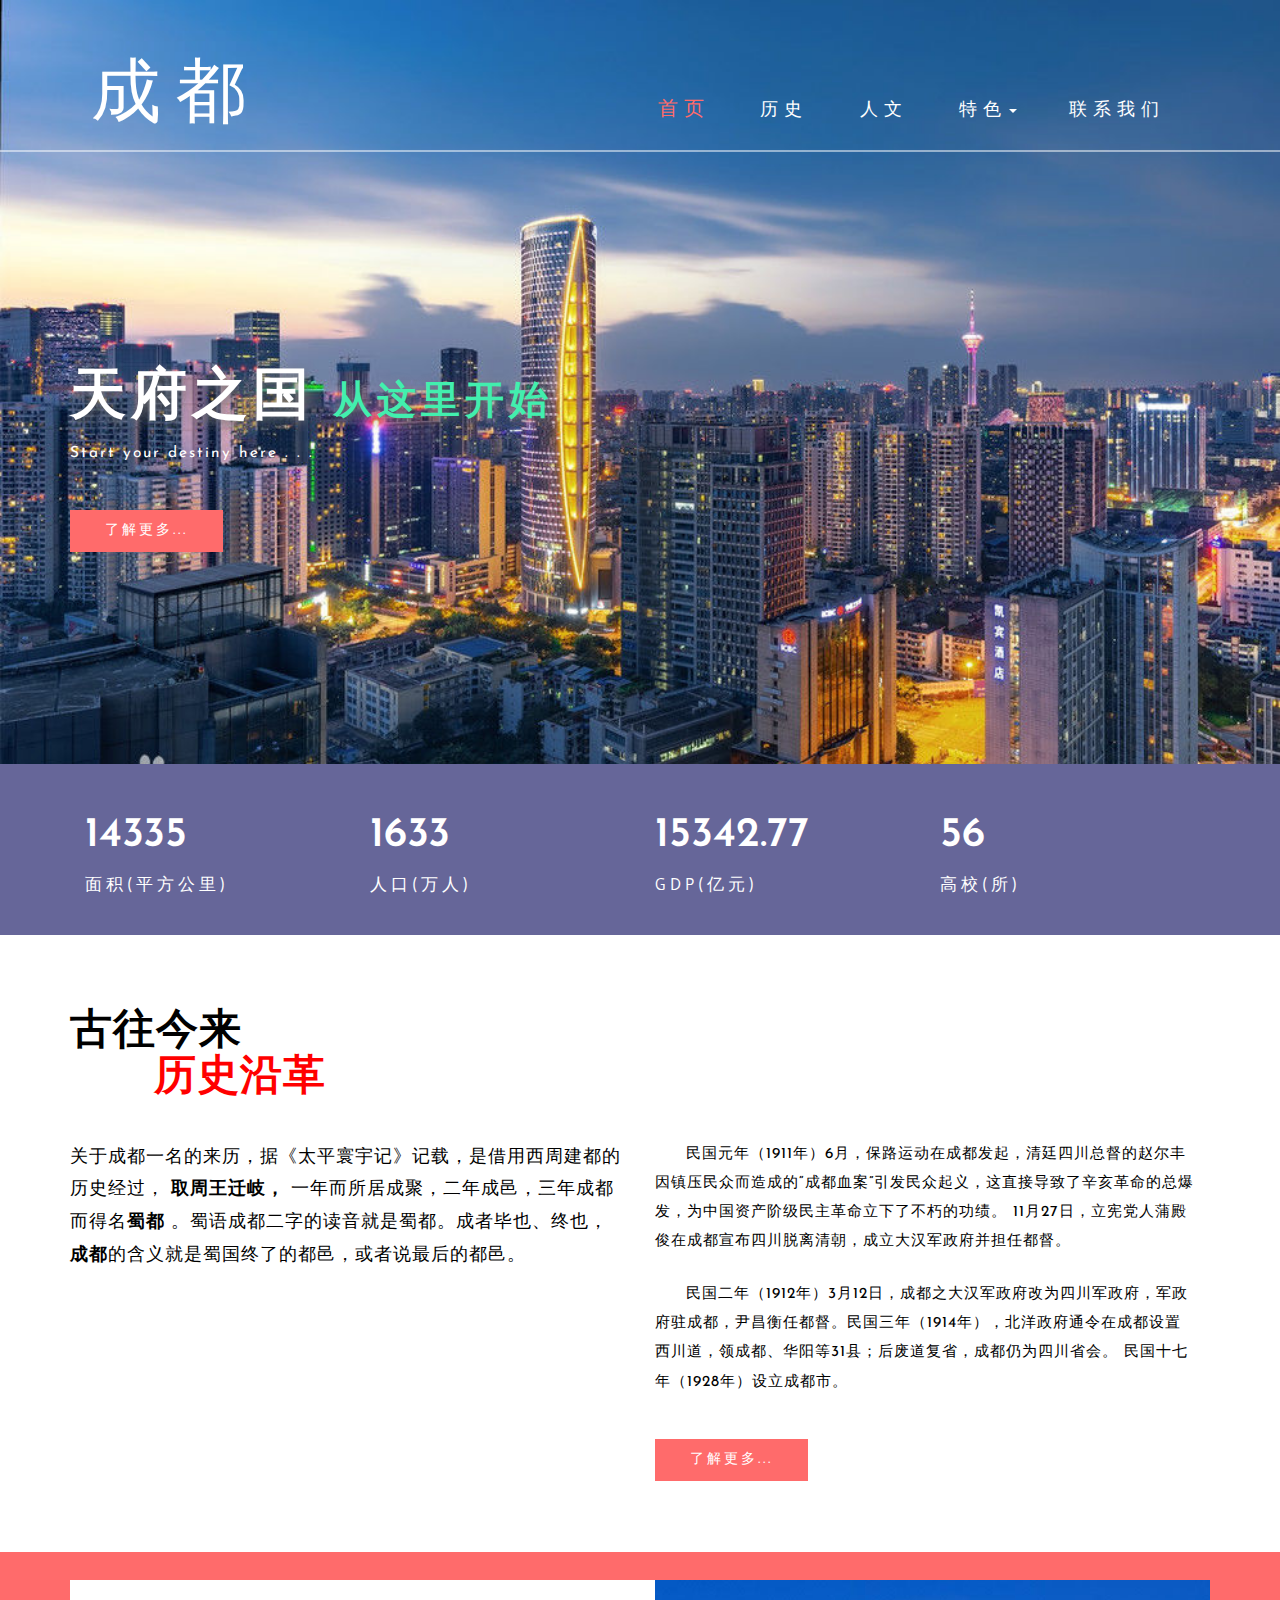
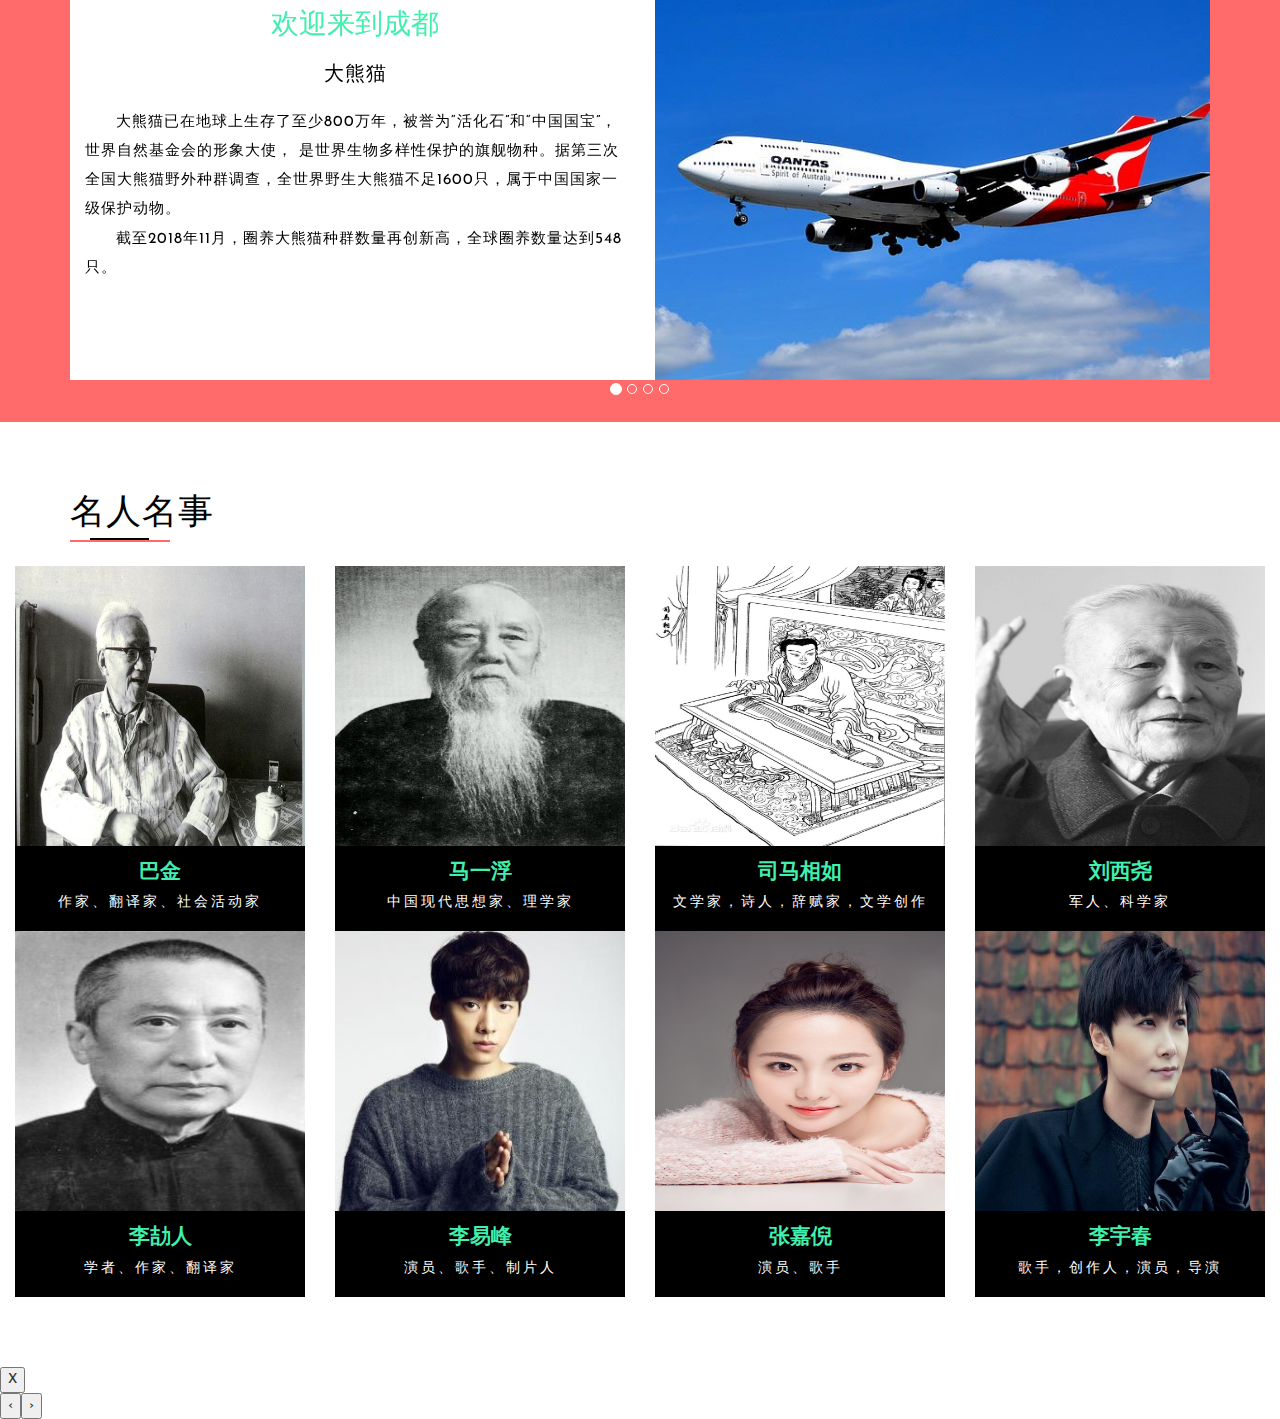
==== first_chengdu/index.html @ 1429e977 "first_chengdu" ====
<!DOCTYPE html>
<html lang="en">
<head>
    <meta charset="UTF-8">
    <meta name="viewport" content="width=device-width, initial-scale=1.0">
    <meta http-equiv="X-UA-Compatible" content="ie=edge">
    <script type="application/x-javascript">
        addEventListener("load", function () {
            setTimeout(hideURLbar, 0);
        }, false);
    
        function hideURLbar() {
            window.scrollTo(0, 1);
        }
    </script>
    
    <title>欢迎来到成都！</title>
	</title>
	<!-- Custom Theme files -->
	<link href="css/bootstrap.min.css" type="text/css" rel="stylesheet" media="all">
    <link href="css/style.css" type="text/css" rel="stylesheet" media="all">
    <link href="css/font-awesome.css" rel="stylesheet">
    <!-- //Custom Theme files -->
 <!-- web-fonts -->
<link href="http://fonts.googleapis.com/css?family=Josefin+Sans:100,100i,300,300i,400,400i,600,600i,700,700i&amp;subset=latin-ext"
	rel="stylesheet">
<link href="http://fonts.googleapis.com/css?family=Gudea:400,400i,700&amp;subset=latin-ext" rel="stylesheet">
<link href="http://fonts.googleapis.com/css?family=Marck+Script&amp;subset=cyrillic,latin-ext" rel="stylesheet">
<!-- //web-fonts -->  
</head>
<body>

<!-- banner -->
 <nav class="navbar navbar-default" role="navigation"> 
<div class="agileits-banner" role="navigation">
	<div class="bnr-agileinfo">
		<!-- navigation -->
		<div class="top-nav w3-agiletop">
            <!-- Brand and toggle get grouped for better mobile display -->
			<div class="container">
				<div class="navbar-header w3llogo">
					<button type="button" class="navbar-toggle" data-toggle="collapse" data-target="#bs-example-navbar-collapse-1">
					<span class="sr-only">切换</span>
					<span class="icon-bar"></span>
					<span class="icon-bar"></span>
					<span class="icon-bar"></span>
                </button>
                    <h1><a href="index.html"><span>成都</span></a></h1>
                      
				</div>
				<!-- Collect the nav links, forms, and other content for toggling -->
				<div class="collapse navbar-collapse" id="bs-example-navbar-collapse-1">
					<div class="w3menu navbar-right ">
						<ul class="nav navbar">
							<li><a href="index.html" class="active">首页</a></li>
							<li><a href="#about" class="scroll">历史</a></li>
							<li><a href="#gallery" class="scroll">人文</a></li>
							<li class="dropdown"><a href="#" class="dropdown-toggle" data-toggle="dropdown" role="button" aria-haspopup="true" aria-expanded="false"><span data-letters="Pages">特色</span><span class="caret"></span></a>
								<ul class="dropdown-menu">
									<li><a href="#team" class="scroll">景区</a></li>
                                    <li><a href="#testi" class="scroll">美食</a></li>
                                    <li><a href="#testi" class="scroll">民俗</a></li>
								</ul>
							</li>
							<li><a href="#contact" class="scroll">联系我们</a></li>
						</ul>
					</div>
					<div class="clearfix"> </div>
				</div>
			</div>
		</div>
		<!-- //navigation -->
		<!-- banner-text -->
		<div class="banner-w3text">
			<div class="container">
				<div class="w3l-agile">
					<h2>天府之国 <span> 从这里开始</span></h2>
					<div class="banner-pw3l">
						<p>Start your destiny here . . . </p>
					</div>
					<div class="w3lsmore">
						<a href="single.html" class="button-pipaluk button--inverted" data-toggle="modal" data-target="#myModal1"> 了解更多...</a>
					</div>
				</div>
			</div>
		</div>
		<!-- //banner-text -->
	</div>
</div>
</nav>
<!-- 模态框 Modal2 -->
<div class="modal face" id="myModal1" tabindex="-1" role="dialog" aria-labelledby="myModalLabel" aria-hidden="true">
	<div class="modal-dialog"> 
		<!-- Modal content 内容-->
		<div class="modal-content">
			<div class="modal-header"> 
				<button type="button" class="close" data-dismiss="modal">&times;</button>
				<h4>START</h4>
				<!-- responsive 响应的-->
				<img src="images/g1.jpg" alt=" " class="img-responsive"> 
				<h5>四川省省会——成都</h5>
				<p>成都位于四川盆地西部，成都平原腹地，境内地势平坦、河网纵横、物产丰富、农业发达，属亚热带季风性湿润气候，自古享有“天府之国”的美誉；作为全球重要的电子信息产业基地，高校56所，各类人才约389万人；世界500强企业285家。2018年，全市下辖20个区（市）县和高新区、天府新区成都直管区，面积14335平方公里，常住人口1633万人，GDP15342.77亿元。</p>
			</div>
		</div>
	</div>
</div>
<!-- //Modal2 -->
<!-- //banner -->
<!-- Stats 统计--> 
<div class="stats services news-w3layouts"> 
	<div class="container">
		<div class="stats-agileinfo agileits-w3layouts"> 
			<div class="col-xs-3 col-sm-3 stats-grid">
				<div class='numscroller numscroller-big-bottom' data-slno='1' data-min='0' data-max='14335' data-delay='.5' data-increment="50">14335</div>
				<h6>面积(平方公里)</h6>
			</div>
			<div class="col-xs-3 col-sm-3 stats-grid">
				<div class='numscroller numscroller-big-bottom' data-slno='1' data-min='0' data-max='1633' data-delay='8' data-increment="10">1633</div>
				<h6>人口(万人)</h6>
			</div>
			<div class="col-xs-3 col-sm-3 stats-grid">
				<div class='numscroller numscroller-big-bottom' data-slno='3' data-min='0' data-max='15342.77' data-delay='8' data-increment="50">15342.77</div>
				<h6>GDP(亿元)</h6>
			</div>
			<div class="col-xs-3 col-sm-3 stats-grid">
				<div class='numscroller numscroller-big-bottom' data-slno='1' data-min='0' data-max='56' data-delay='6' data-increment="1">56</div>
				<h6>高校(所)</h6>
			</div>
			<div class="clearfix"></div>
		</div> 
	</div>
</div>
<!-- //Stats -->
<!-- about -->
<div class="about w3layouts-agileinfo" id="about">
	<div class="container">
		<h3 class="about-titlew3">古往今来<span>历史沿革 </span></h3> 
		<div class="about-top w3-about">
			<div class="col-sm-6 about-right">
				<h5>关于成都一名的来历，据《太平寰宇记》记载，是借用西周建都的历史经过， <span>取周王迁岐，</span> 一年而所居成聚，二年成邑，三年成都而得名<span>蜀都</span> 
					。蜀语成都二字的读音就是蜀都。成者毕也、终也，<span>成都</span>的含义就是蜀国终了的都邑，或者说最后的都邑。 </h5>
			</div>
			<div class="col-sm-6 about-left">
				<p>民国元年（1911年）6月，保路运动在成都发起，清廷四川总督的赵尔丰因镇压民众而造成的“成都血案”引发民众起义，这直接导致了辛亥革命的总爆发，为中国资产阶级民主革命立下了不朽的功绩。
					11月27日，立宪党人蒲殿俊在成都宣布四川脱离清朝，成立大汉军政府并担任都督。</p>
				<p>民国二年（1912年）3月12日，成都之大汉军政府改为四川军政府，军政府驻成都，尹昌衡任都督。民国三年（1914年），北洋政府通令在成都设置西川道，领成都、华阳等31县；后废道复省，成都仍为四川省会。
					民国十七年（1928年）设立成都市。</p>
				<div class="w3lsmore">
					<a href="single.html" class="button-pipaluk button--inverted" data-toggle="modal" data-target="#myModal1">了解更多...</a>
				</div>
			</div>
			<div class="clearfix"> </div>
		</div>
	</div> 
</div>
<!-- middle -->
<div class="carousel slide" id="myCarousel" data-ride="carousel" data-interval="2000">
<div class="middle-w3">
	<div class="container">
		<div class="about-right-w3-agileits">
			<div class="callbacks_container">
				<ul class="carousel-indicators rslides" id="slider3">
					<li data-target="#myCarousel" data-slide-to="0" class="active">
						
					</li>
					<li data-target="#myCarousel" data-slide-to="1">
			
					</li>
					<li data-target="#myCarousel" data-slide-to="2">
	
					</li>
					<li data-target="#myCarousel" data-slide-to="3">

					</li>
				</ul>
				<!-- 轮播（Carousel）项目 -->
				<div class="carousel-inner slide-w3"> 
					<div class="item active">
						<div class="col-md-6 about-left-w3-agile">
							<h6>欢迎来到成都</h6>
							<h3>大熊猫</h3>
							<p class="slider-w3-agile">大熊猫已在地球上生存了至少800万年，被誉为“活化石”和“中国国宝”，世界自然基金会的形象大使，
								是世界生物多样性保护的旗舰物种。据第三次全国大熊猫野外种群调查，全世界野生大熊猫不足1600只，属于中国国家一级保护动物。
							</p>
							<p class="slider-w3-agile">
									截至2018年11月，圈养大熊猫种群数量再创新高，全球圈养数量达到548只。
							</p>
						</div>
						<div class="col-md-6 banner-text1">
							<img src="images/slider1.jpg" alt=" ">
						</div>
						<div class="clearfix"> </div> 
					</div>
					<div class="item">
					 	<div class="col-md-6 about-left-w3-agile">
							<h6>欢迎来到成都</h6>
							<h3>蜀绣</h3>
							<p class="slider-w3-agile">蜀绣又名“川绣”，与苏绣、湘绣、粤绣齐名，为中国四大名绣之一，是在丝绸或其他织物上采用蚕丝线绣出花纹图案的中国传统工艺。
								作为中国刺绣传承时间最长的绣种之一，蜀绣以其明丽清秀的色彩和精湛细腻的针法形成了自身的独特韵味，丰富程度居四大名绣之首。
							</p>
							<p class="slider-w3-agile">蜀绣历史悠久，最早可上溯到三星堆文明，东晋以来与蜀锦并称“蜀中瑰宝”。蜀绣以软缎、彩丝为主要原料，
								针法包括12大类122种。具有针法严谨、针脚平齐、变化丰富、形象生动、富有立体感等特点。
							</p>
						</div>
						<div class="col-md-6 banner-text1">
								<img src="images/slider2.jpg" alt=" ">
						</div>
						<div class="clearfix"> </div>
					</div>
					<div class="item">
						<div class="col-md-6 about-left-w3-agile">
							<h6>欢迎来到成都</h6>
							<h3>川剧变脸</h3>
							<p class="slider-w3-agile">川剧脸谱，是川剧表演艺术中重要的组成部分，是历代川剧艺人共同创造并传承下来的艺术瑰宝，1987年，文化部正式出文，
								将川剧变脸艺术列为国家二级机密，这也是中国戏剧界唯一一项国家机密。
							</p>
							<p class="slider-w3-agile">川剧变脸是川剧表演的特技之一，用于揭示剧中人物的内心及思想感情的变化，即把不可见、
								不可感的抽象的情绪和心理状态变成可见、可感的具体形象——脸谱。
							</p>
						</div>
						<div class="col-md-6 banner-text1">
								<img src="images/slider3.jpg" alt=" ">
						</div>
						<div class="clearfix"> </div>
					</div>
					<div class="item">
						<div class="col-md-6 about-left-w3-agile">
							<h6>欢迎来到成都</h6>
							<h3>湖广填四川</h3>
							<p class="slider-w3-agile">湖广填四川，是指发生在清朝的一次大规模的移民。据说，有湖北、江西、福建、广西等十几个省份
								的居民也在移民行列之中。元末明初和明末清初，四川经过战乱，导致人口急剧减少。
							</p>
							<p class="slider-w3-agile">因此从中央到地方各级官府采取了一系列措施吸引外地移民，其中以湖广行省人口最多。
								以成都为例，清末《成都通览》曾描述“现今之成都人，原籍皆外省人”。
							</p>
						</div>
						<div class="col-md-6 banner-text1">
								<img src="images/slider4.jpg" alt=" ">
						</div>
						<div class="clearfix"> </div>
					</div>
				</div>
				<!-- 轮播（Carousel）导航 -->
				<a class="left carousel-control" href="#myCarousel" role="button" data-slide="prev">
					<span class="gl-left" aria-hidden="true">   </span> 
					<span class="sr-only">Previous</span>
				</a>
				<a class="right carousel-control" href="#myCarousel" role="button" data-slide="next">
					<span class="gl-right" aria-hidden="true"></span>
					<span class="sr-only">Next</span>
				</a>
			</div>
		</div>
		<div class="clearfix"> </div>
	</div>
</div>
</div>
<!-- //middle -->
<!-- Gallery -->
<div class="gallery " id="gallery"> 
	<div class="container">
		<h3 class="title-w3-agile">名人名事</h3> 
	</div>
	
	<div class="agileinfo-gallery-row"> 
		<div class="col-md-3 col-sm-3 col-xs-6 w3gallery-grids"> 
			<a href="images/g1.jpg" class="imghvr-hinge-right figure">
				<img src="images/g1.jpg" alt="" title="巴金"/> 
				<div class="agile-figcaption">
					<h4>巴金</h4>
					<p>作家、翻译家、社会活动家</p>
				</div>
			</a>
		</div>
		<div class="col-md-3 col-sm-3 col-xs-6 w3gallery-grids">
			<a href="images/g2.jpg" class="imghvr-hinge-right figure">
				<img src="images/g2.jpg" alt="" title="马一浮"/> 
				<div class="agile-figcaption">
					<h4>马一浮</h4>
					<p>中国现代思想家、理学家</p>
				</div>
			</a>
		</div>
		<div class="col-md-3 col-sm-3 col-xs-6 w3gallery-grids">
			<a href="images/g3.jpg" class="imghvr-hinge-right figure">
				<img src="images/g3.jpg" alt="" title="司马相如"/> 
				<div class="agile-figcaption">
					<h4>司马相如</h4>
				<p>文学家，诗人，辞赋家，文学创作</p>
				</div>
			</a>
		</div>
		<div class="col-md-3 col-sm-3 col-xs-6 w3gallery-grids">
			<a href="images/g4.jpg" class="imghvr-hinge-right figure">
				<img src="images/g4.jpg" alt="" title="刘西尧"/> 
				<div class="agile-figcaption">
					<h4>刘西尧</h4>
				<p>军人、科学家</p>
				</div>
			</a>
		</div>
		<div class="col-md-3 col-sm-3 col-xs-6 w3gallery-grids">
			<a href="images/g5.jpg" class="imghvr-hinge-right figure">
				<img src="images/g5.jpg" alt="" title="李劼人"/> 
				<div class="agile-figcaption">
					<h4>李劼人</h4>
				<p>学者、作家、翻译家</p>
				</div>
			</a>
		</div>
		<div class="col-md-3 col-sm-3 col-xs-6 w3gallery-grids">
			<a href="images/g6.jpg" class="imghvr-hinge-right figure">
				<img src="images/g6.jpg" alt="" title="李易峰"/> 
				<div class="agile-figcaption">
					<h4>李易峰</h4>
				<p>演员、歌手、制片人</p>
				</div>
			</a>
		</div>
		<div class="col-md-3 col-sm-3 col-xs-6 w3gallery-grids">
			<a href="images/g7.jpg" class="imghvr-hinge-right figure">
				<img src="images/g7.jpg" alt="" title="张嘉倪"/> 
				<div class="agile-figcaption">
					<h4>张嘉倪</h4>
				<p>演员、歌手</p>
				</div>
			</a>
		</div>
		<div class="col-md-3 col-sm-3 col-xs-6 w3gallery-grids">
			<a href="images/g8.jpg" class="imghvr-hinge-right figure">
				<img src="images/g8.jpg" alt="" title="李宇春"/> 
				<div class="agile-figcaption">
					<h4>李宇春</h4>
				<p>歌手，创作人，演员，导演</p>
				</div>
			</a>
		</div>
		<div class="clearfix"> </div>
	</div>
</div>




<script  src="js/jquery-3.3.1.min.js"></script>

<script type="text/javascript" src="js/numscroller-1.0.js"></script>
<!-- //Progressive-Effects-Animation-JavaScript -->
<script type="text/javascript" src="js/simple-lightbox.min.js"></script>
<script>
	$(function () {
		var gallery = $('.agileinfo-gallery-row').simpleLightbox({
			navText: ['&lsaquo;', '&rsaquo;']
		});
	});
</script>
<link href='css/simplelightbox.min.css' rel='stylesheet' type='text/css'>

<script type="text/javascript" src="js/bootstrap.js"> </script>
</body>
</html>
---- first_chengdu/css/style.css ----
body{
    margin:0;
    font-family: 'Josefin Sans', sans-serif;
    background: #fff; 
}
body a{
	transition: 0.5s all;
	-webkit-transition: 0.5s all;
	-moz-transition: 0.5s all;
	-o-transition: 0.5s all;
	-ms-transition: 0.5s all;
	text-decoration:none;
	outline:none;
}
h1,h2,h3,h4,h5,h6{
	margin:0;
	padding:0;
	font-family: 'Gudea', sans-serif;
}
p{
	margin:0;
	font-size:1em;
	line-height:1.9em;
	color:#ff0;
	letter-spacing:1px;
}
ul,label{
	margin:0;
    padding:0;
    list-style: none;
}
body a:hover,body a:focus{
	text-decoration:none;
    outline: none;
}
/*-- banner --*/
.agileits-banner{
    background:url("../images/2.jpg") no-repeat center 0px;
    -webkit-background-size:cover;
	background-size:cover;
	-moz-background-size:cover;
	position: relative; 
}
/*-- logo --*/ 
.w3llogo h1 {
    font-size: 5em;
    color: rgb(163, 22, 22);
    position: relative;
    letter-spacing: 15px;
    margin-top: 8%;
    padding: 0.3em;
}
.w3llogo h1 a{
    color: #fff;
}
/*-- //logo --*/
.tlinks{text-indent:-9999px;height:0;line-height:0;font-size:0;overflow:hidden;}
/*-- top-nav --*/
.w3menu.navbar-left {
    margin-left: 12em;
}
.top-nav {
    z-index: 999;
    padding: 1em 0 0;
    border-bottom: 2px solid rgba(255, 255, 255, 0.5);
}
nav.navbar.navbar-default {
    background-color: inherit;
    border: none;
    margin: 0;
}
ul.nav.navbar {
    text-align: center;
    margin: 1.8em 0 0;
    min-height: inherit; 
}
.top-nav ul li {
    margin: 0 1.7em;
    display: inline-block;
    right:1%;
    margin-top:10.4%;
    text-align:center;
}

/* Effect 11: text fill based on Lea Verou's animation http://dabblet.com/gist/6046779 基于LeVelouo动画的HTTP://DabBLET.COM/GIST的文本填充 */
.top-nav ul li a {
    letter-spacing: 6px;
    font-size: 1.3em;
    color: #fff;
    position: relative;
    padding: 0;
    display: inline-block;
}
.nav > li > a:hover, .nav > li > a:focus {
    background: none;
} /*--没有背景图片--*/
.top-nav ul li a:hover, .top-nav ul li .active{
    color: #ff6b6b;
	-webkit-transform: scale(1.1);
	-moz-transform: scale(1.1);
	-o-transform: scale(1.1);
	-ms-transform: scale(1.1);
	transform: scale(1.1);
}
.top-nav .open > .dropdown-menu {
    display: block;
    background: rgba(0, 0, 0, 0.55);
    margin-top: 1.3em;
    left: -73%;
}
.top-nav .open > .dropdown-menu li {
    margin: 0;
	display: block;
	overflow:hidden;
}
.top-nav .open > .dropdown-menu li a {
    display: block;
    color: #fff;
    font-size: 1.3em;
    padding: 0.5em 1em;
    text-align: center;
    letter-spacing: 2px;
}
.top-nav .nav .open > a, .nav .open > a:hover, .nav .open > a:focus {
    color:#FF5722;
    border: none;
    background: none;
}
.top-nav .dropdown-menu > li > a:hover, .dropdown-menu > li > a:focus{
	color: #FF5722;
	background-color:transparent;
	text-decoration:none;
}
.navbar-right { 
    margin-right: 0;
}
/*-- //top-nav --*/
/*-- banner-text --*/  
.banner-w3text{
	padding: 15.08em 0;
	text-align: left;
}
.w3l-agile h2 {
	color:#fff;
	font-size: 4em;
	letter-spacing: 5px;
	font-weight: 600;
	text-shadow: 1px 4px 11px rgb(113, 111, 111);
}
.w3l-agile h2 span {
	color: #42efae;
	font-size: 0.7em;
}
.banner-pw3l {
	margin-top: 1em;
}
.banner-pw3l p {
	color: #fff;
	font-size: 1.1em;
	letter-spacing: 2px;
}
.w3lsmore {
	margin-top: 3em;
	padding-bottom: 1px;
}
.w3lsmore a {
	font-size: 1em;
    color: #fff;
    letter-spacing: 3px;
    padding: .8em 2.5em;
    margin: 0 auto;     /*--水平居中--*/
    position: relative;
    z-index: 1;
    text-decoration: none;
    display: inline-block;
    -moz-osx-font-smoothing: grayscale; /*--字体更加清晰--*/
    -webkit-backface-visibility: hidden;
    backface-visibility: hidden;
    -moz-backface-visibility:hidden;
    -ms-backface-visibility: hidden;
}
/* Pipaluk */
.button-pipaluk::before , .button-pipaluk::after {
	content: ' ';
	position: absolute;
	top: 0;
	left: 0;
	width: 100%;
	height: 100%;
	z-index: -1;
	transition: transform 0.5s, background-color 0.5s;
	-webkit-transition: transform 0.5s, background-color 0.5s;
	-moz-transition: transform 0.5s, background-color 0.5s;
	transition-timing-function: cubic-bezier(0.25, 0, 0.3, 1);
	-webkit-transition-timing-function: cubic-bezier(0.25, 0, 0.3, 1);
	-moz-transition-timing-function: cubic-bezier(0.25, 0, 0.3, 1);
}
.button-pipaluk::before {
	border: 2px solid #ff6b6b;
}
.button-pipaluk.button--inverted::after {
	background: #ff6b6b;
}
.button-pipaluk:hover::before {
	transform: scale3d(1, 1, 1);
	-webkit-transform: scale3d(1, 1, 1);
	-moz-transform: scale3d(1, 1, 1);
	-o-transform: scale3d(1, 1, 1);
	-ms-transform: scale3d(1, 1, 1);
}
.button-pipaluk::before,
.button-pipaluk:hover::after {
	transform: scale3d(0.7, 0.6, 1);
	-webkit-transform: scale3d(0.7, 0.6, 1);
	-moz-transform: scale3d(0.7, 0.6, 1);
	-o-transform: scale3d(0.7, 0.6, 1);
	-ms-transform: scale3d(0.7, 0.6, 1);
}
/*--modal--*/
.modal-content  img {
	width:100%;
}
.modal-content h4 {
	color: #000;
	text-align: center;
	font-size: 26px;
	margin-bottom: .5em;
	text-transform: uppercase;
}
.modal-content h5 {
	color: #ff6b6b;
	padding-top: 15px;
	font-size: 21px;
}
.modal-content p {
	padding-top:10px;
	color: #000;
	text-indent: 2em;
}
.modal-header {
	padding: 30px;
}
/*--//modal--*/
/*-- //banner-text --*/
/*-- stats --*/ 
.stats {
    background: #669;
    padding: 3em 0;
}
.stats-agileinfo {
	text-align: left;
}
.stats-agileinfo h6 {
	color: #fff;
	font-size: 1.2em;
	letter-spacing: 4px;
	margin: .5em 0 0;
}
.numscroller {
	font-size: 3em;
	font-weight: 600;
	color: #fff;
}
/*-- //stats --*/
/*-- about --*/
.about, .middle-w3l, .gallery, .team, .testimonials, .contact {
	padding: 5em 0;
}
h3.about-titlew3 {
	color: #000;
	font-size: 3em;
	letter-spacing: 1px;
	font-weight: 600;
	margin-bottom: 1em;
}
h3.about-titlew3 span {
	display: block;
	color: red;
	text-indent: 2em;
}
.about-right {
	padding: 0 1em 0 0;
}
.about-right h5 {
	color:#000;
	font-size: 1.3em;
	letter-spacing: 1px;
	line-height: 1.8;
}
.about-right h5 span {
	font-weight: 700;
}
h3.agile-title {
    color: #111;
    font-size: 3.3em;
    text-transform: uppercase;
    margin-bottom: 1.5em;
	text-align: left;
	position:relative;
}
h3.agile-title::before {
	content: " ";
	background: #47cf73;
	position: absolute;
	width: 6%;
	height: 2px;
	top: 115%;
}
.about-left p {
	font-size: 1.1em;
	color: #000;
	margin: 0 0 1.5em;
	text-indent: 2em;
}
/*-- //about --*/
/*-- middle --*/
.middle-w3 {
	background: #ff6b6b;
}
.about-right-w3-agileits {
	background: #fff;
	margin: 2em 0 3em ;
	text-align: center;
}
.about-left-w3-agile h6 {
	margin-top: 1em;
	font-size: 2em;
	color: #42efae;
}
.about-left-w3-agile h3 {
	font-size: 1.4em;
	letter-spacing: 1px;
	color: #000;
	margin: 1.2em 0;
}
.slider-w3-agile {
	color: #000;
	font-size: 1.1em;
	text-indent: 2em;
	letter-spacing: 1px;
	text-align: left;
}
.about-right-w3-agileits img {
	height: 400px;
	width: 600px;
}
/*-- slider --*/
.slide-w3{
	height: 400px;
}
.left{
text-shadow:none;
}
.carousel-control.right, .carousel-control.left{
background-image: none;
}
/*-- //slider --*/
/*-- //middle --*/
/*-- gallery --*/
 h3.title-w3-agile {
	color: #000;
    font-size: 2.5em;
    letter-spacing: 1px;
    text-align: left;
    position: relative;
    margin-bottom: 1em;
}
h3.title-w3-agile:before {
    content: "";
    width: 59px;
    height: 2px;
    display: block;
    background: #000;
    position: absolute;
    left: 20px;
	bottom: -9px;
	z-index: 2;
}
h3.title-w3-agile:after {
    content: "";
    width: 100px;
    height: 2px;
    display: block;
    background: #ff6b6b;
    position: absolute;
	top: 48px;
	z-index: 2;
}
.w3gallery-grids img {
	width: 500px;
	height: 280px;
}
/*-- imghvr-hinge --*/
.agile-figcaption {
	background: #000;
	text-align: center;
	padding: 1em 0;
	transition: .5s all;
	-webkit-transition: .5s all;
	-moz-transition: .5s all;
}
.agile-figcaption:hover {
	background: #ff6b6b;
	transition: .5s all;
	-webkit-transition: .5s all;
	-moz-transition: .5s all;
}
[class^='imghvr'] >img,
[class*='imghvr-'] > img {
	vertical-align: top; /*-- 设置元素垂直对齐方式 --*/
	max-width: 100%;
	display: block;
}
[class^='imghvr'] .agile-figcaption h4 {
	font-size: 1.5em;
	margin-bottom: 0.3em;
	font-weight: 600;
	color: #42efae;	
}
[class^='imghvr-'] .agile-figcaption p{
	color: #fff;
	line-height: 2em;
	letter-spacing: 3px;
}
[class^='imghvr-'] a,
[class*=' imghvr-'] a {
	position: absolute;
	top: 0;
	bottom: 0;
	right: 0;
	left: 0;
	z-index: 1;
}
/*-- //gallery --*/
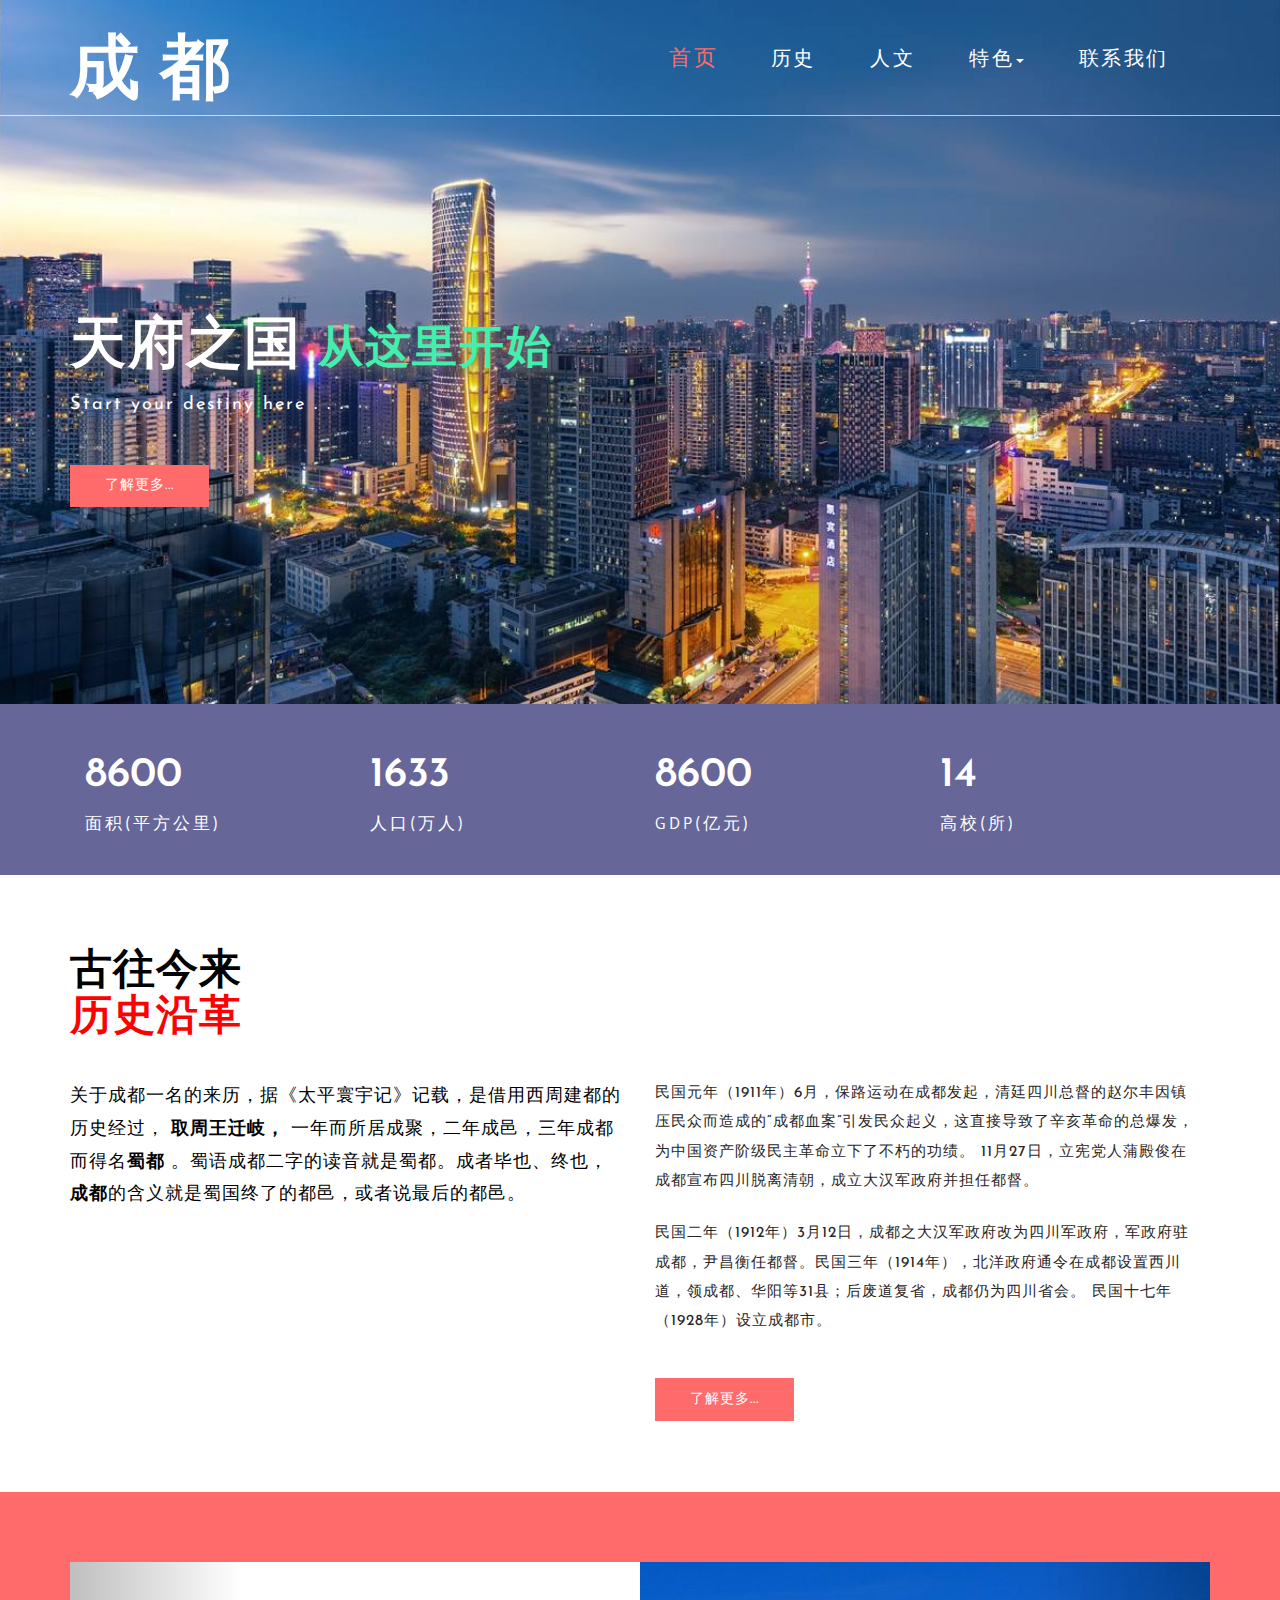
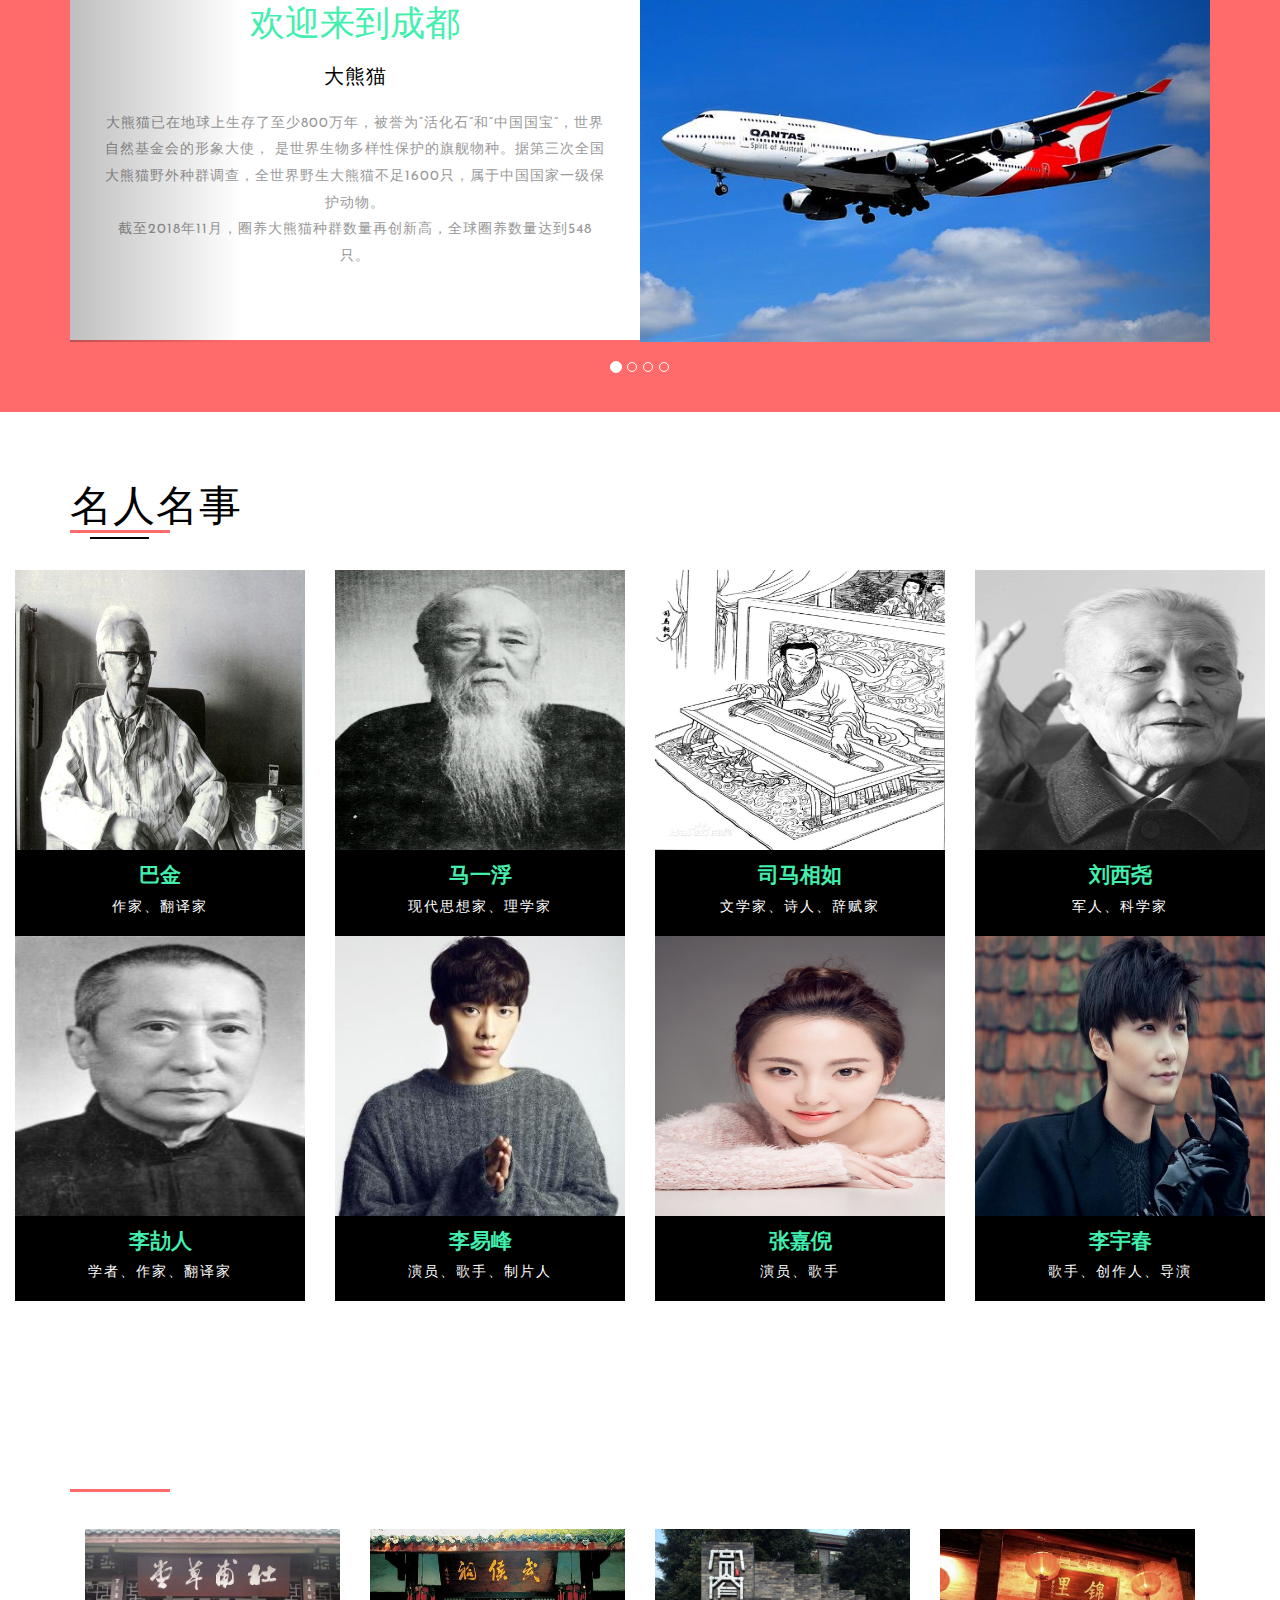
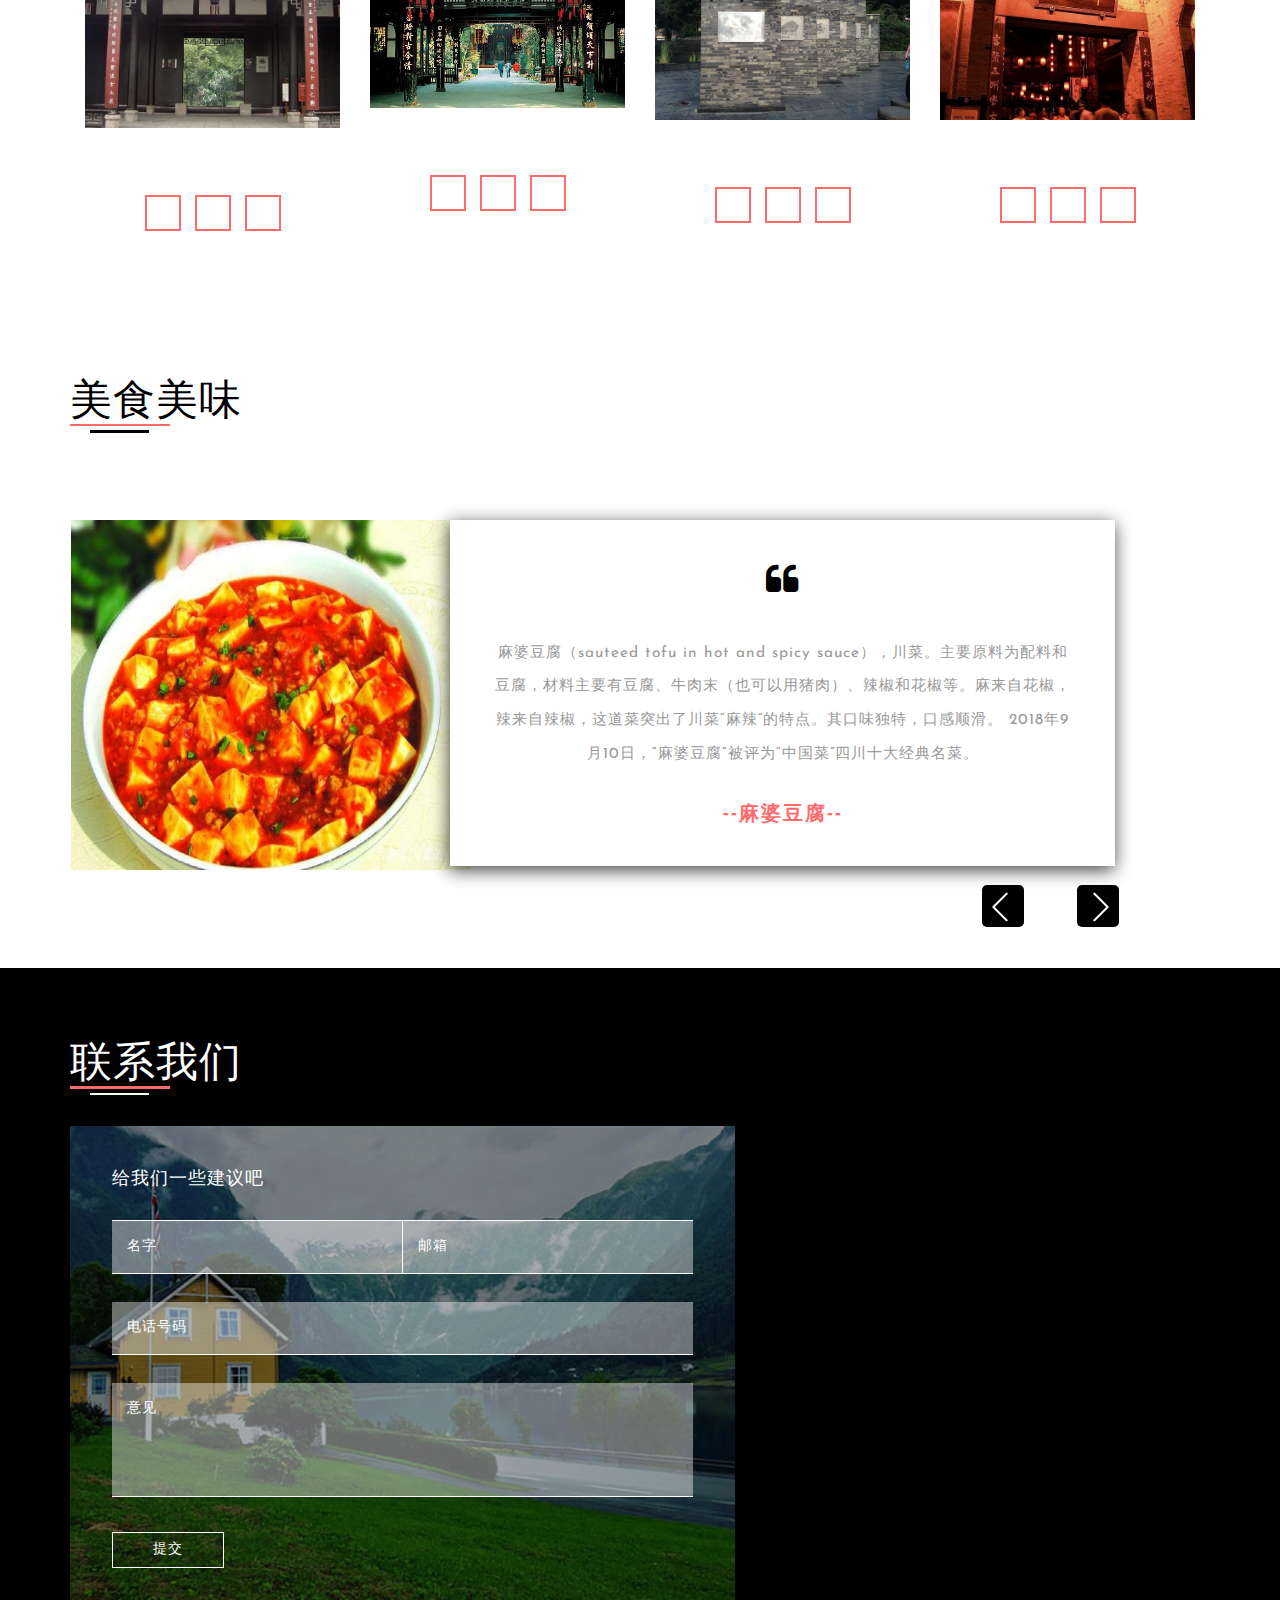
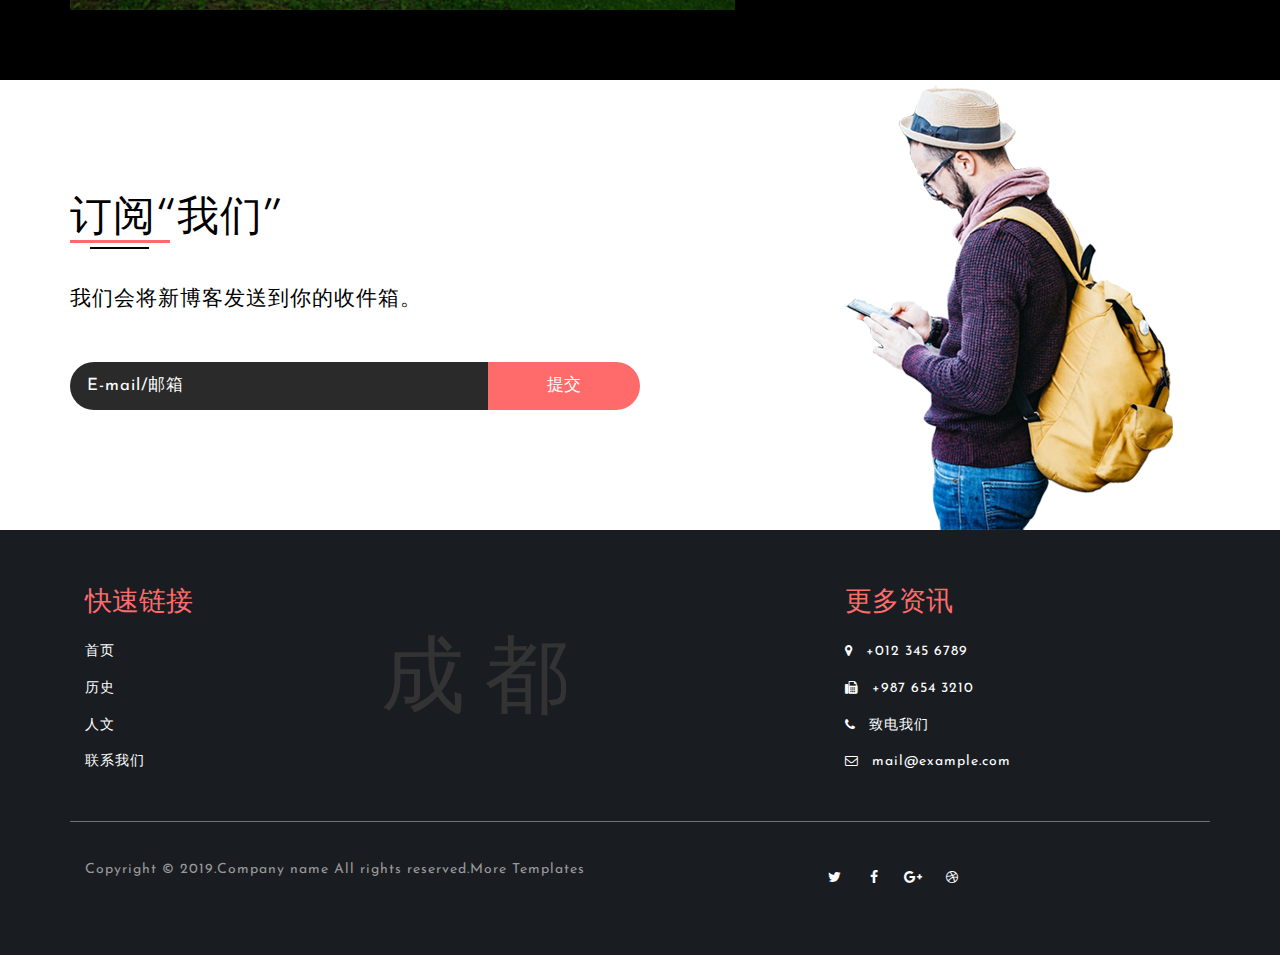
==== commit a3d26d59: "基本完成静态页面" ====
--- a/first_chengdu/index.html
+++ b/first_chengdu/index.html
@@ -2,7 +2,7 @@
 <html lang="en">
 <head>
     <meta charset="UTF-8">
-    <meta name="viewport" content="width=device-width, initial-scale=1.0">
+    <meta name="viewport" content="width=device-width, initial-scale=1.0 ,maximum-scale=1.0,user-scalable=no">
     <meta http-equiv="X-UA-Compatible" content="ie=edge">
     <script type="application/x-javascript">
         addEventListener("load", function () {
@@ -19,7 +19,7 @@
 	<!-- Custom Theme files -->
 	<link href="css/bootstrap.min.css" type="text/css" rel="stylesheet" media="all">
     <link href="css/style.css" type="text/css" rel="stylesheet" media="all">
-    <link href="css/font-awesome.css" rel="stylesheet">
+    <link href="css/font-awesome.css" rel="stylesheet" type="text/css">
     <!-- //Custom Theme files -->
  <!-- web-fonts -->
 <link href="http://fonts.googleapis.com/css?family=Josefin+Sans:100,100i,300,300i,400,400i,600,600i,700,700i&amp;subset=latin-ext"
@@ -31,7 +31,7 @@
 <body>
 
 <!-- banner -->
- <nav class="navbar navbar-default" role="navigation"> 
+ <nav class="nav navbar navbar-default" role="navigation"> 
 <div class="agileits-banner" role="navigation">
 	<div class="bnr-agileinfo">
 		<!-- navigation -->
@@ -59,7 +59,6 @@
 								<ul class="dropdown-menu">
 									<li><a href="#team" class="scroll">景区</a></li>
                                     <li><a href="#testi" class="scroll">美食</a></li>
-                                    <li><a href="#testi" class="scroll">民俗</a></li>
 								</ul>
 							</li>
 							<li><a href="#contact" class="scroll">联系我们</a></li>
@@ -97,7 +96,7 @@
 				<button type="button" class="close" data-dismiss="modal">&times;</button>
 				<h4>START</h4>
 				<!-- responsive 响应的-->
-				<img src="images/g1.jpg" alt=" " class="img-responsive"> 
+				<img src="images/t3.jpg" alt=" " class="img-responsive"> 
 				<h5>四川省省会——成都</h5>
 				<p>成都位于四川盆地西部，成都平原腹地，境内地势平坦、河网纵横、物产丰富、农业发达，属亚热带季风性湿润气候，自古享有“天府之国”的美誉；作为全球重要的电子信息产业基地，高校56所，各类人才约389万人；世界500强企业285家。2018年，全市下辖20个区（市）县和高新区、天府新区成都直管区，面积14335平方公里，常住人口1633万人，GDP15342.77亿元。</p>
 			</div>
@@ -123,7 +122,7 @@
 				<h6>GDP(亿元)</h6>
 			</div>
 			<div class="col-xs-3 col-sm-3 stats-grid">
-				<div class='numscroller numscroller-big-bottom' data-slno='1' data-min='0' data-max='56' data-delay='6' data-increment="1">56</div>
+				<div class='numscroller numscroller-big-bottom' data-slno='1' data-min='0' data-max='56' data-delay='6' data-increment="2">56</div>
 				<h6>高校(所)</h6>
 			</div>
 			<div class="clearfix"></div>
@@ -155,11 +154,11 @@
 </div>
 <!-- middle -->
 <div class="carousel slide" id="myCarousel" data-ride="carousel" data-interval="2000">
-<div class="middle-w3">
+<div class="middle-w3l">
 	<div class="container">
 		<div class="about-right-w3-agileits">
 			<div class="callbacks_container">
-				<ul class="carousel-indicators rslides" id="slider3">
+				<ul class="carousel-indicators slider1">
 					<li data-target="#myCarousel" data-slide-to="0" class="active">
 						
 					</li>
@@ -198,7 +197,7 @@
 							<p class="slider-w3-agile">蜀绣又名“川绣”，与苏绣、湘绣、粤绣齐名，为中国四大名绣之一，是在丝绸或其他织物上采用蚕丝线绣出花纹图案的中国传统工艺。
 								作为中国刺绣传承时间最长的绣种之一，蜀绣以其明丽清秀的色彩和精湛细腻的针法形成了自身的独特韵味，丰富程度居四大名绣之首。
 							</p>
-							<p class="slider-w3-agile">蜀绣历史悠久，最早可上溯到三星堆文明，东晋以来与蜀锦并称“蜀中瑰宝”。蜀绣以软缎、彩丝为主要原料，
+							<p class="slider-w3-agile">蜀绣以软缎、彩丝为主要原料，
 								针法包括12大类122种。具有针法严谨、针脚平齐、变化丰富、形象生动、富有立体感等特点。
 							</p>
 						</div>
@@ -264,35 +263,35 @@
 	
 	<div class="agileinfo-gallery-row"> 
 		<div class="col-md-3 col-sm-3 col-xs-6 w3gallery-grids"> 
-			<a href="images/g1.jpg" class="imghvr-hinge-right figure">
-				<img src="images/g1.jpg" alt="" title="巴金"/> 
-				<div class="agile-figcaption">
+			<a href="images/g1.jpg" class="imghvr-hinge-right figure " data-lightbox="example-set" data-title="巴金 ，作家、翻译家">
+				<img src="images/g1.jpg" alt="" title="巴金" class="example-image" /> 
+				<div class="agile-figcaption example-image">
 					<h4>巴金</h4>
-					<p>作家、翻译家、社会活动家</p>
-				</div>
-			</a>
-		</div>
-		<div class="col-md-3 col-sm-3 col-xs-6 w3gallery-grids">
-			<a href="images/g2.jpg" class="imghvr-hinge-right figure">
-				<img src="images/g2.jpg" alt="" title="马一浮"/> 
+					<p>作家、翻译家</p>
+				</div>
+			</a>
+		</div>
+		<div class="col-md-3 col-sm-3 col-xs-6 w3gallery-grids ">
+			<a href="images/g2.jpg" class="imghvr-hinge-right figure " data-lightbox="example-set">
+				<img src="images/g2.jpg" alt="" title="马一浮" class="example-image" /> 
 				<div class="agile-figcaption">
 					<h4>马一浮</h4>
-					<p>中国现代思想家、理学家</p>
+					<p>现代思想家、理学家</p>
 				</div>
 			</a>
 		</div>
 		<div class="col-md-3 col-sm-3 col-xs-6 w3gallery-grids">
-			<a href="images/g3.jpg" class="imghvr-hinge-right figure">
-				<img src="images/g3.jpg" alt="" title="司马相如"/> 
+			<a href="images/g3.jpg" class="imghvr-hinge-right figure " data-lightbox="example-set">
+				<img src="images/g3.jpg" alt="" title="司马相如" class="example-image" /> 
 				<div class="agile-figcaption">
 					<h4>司马相如</h4>
-				<p>文学家，诗人，辞赋家，文学创作</p>
+				<p>文学家、诗人、辞赋家</p>
 				</div>
 			</a>
 		</div>
 		<div class="col-md-3 col-sm-3 col-xs-6 w3gallery-grids">
-			<a href="images/g4.jpg" class="imghvr-hinge-right figure">
-				<img src="images/g4.jpg" alt="" title="刘西尧"/> 
+			<a href="images/g4.jpg" class="imghvr-hinge-right figure " data-lightbox="example-set">
+				<img src="images/g4.jpg" alt="" title="刘西尧" class="example-image" /> 
 				<div class="agile-figcaption">
 					<h4>刘西尧</h4>
 				<p>军人、科学家</p>
@@ -300,8 +299,8 @@
 			</a>
 		</div>
 		<div class="col-md-3 col-sm-3 col-xs-6 w3gallery-grids">
-			<a href="images/g5.jpg" class="imghvr-hinge-right figure">
-				<img src="images/g5.jpg" alt="" title="李劼人"/> 
+			<a href="images/g5.jpg" class="imghvr-hinge-right figure" data-lightbox="example-set">
+				<img src="images/g5.jpg" alt="" title="李劼人" class="example-image" /> 
 				<div class="agile-figcaption">
 					<h4>李劼人</h4>
 				<p>学者、作家、翻译家</p>
@@ -309,8 +308,8 @@
 			</a>
 		</div>
 		<div class="col-md-3 col-sm-3 col-xs-6 w3gallery-grids">
-			<a href="images/g6.jpg" class="imghvr-hinge-right figure">
-				<img src="images/g6.jpg" alt="" title="李易峰"/> 
+			<a href="images/g6.jpg" class="imghvr-hinge-right figure " data-lightbox="example-set">
+				<img src="images/g6.jpg" alt="" title="李易峰" class="example-image" /> 
 				<div class="agile-figcaption">
 					<h4>李易峰</h4>
 				<p>演员、歌手、制片人</p>
@@ -318,8 +317,8 @@
 			</a>
 		</div>
 		<div class="col-md-3 col-sm-3 col-xs-6 w3gallery-grids">
-			<a href="images/g7.jpg" class="imghvr-hinge-right figure">
-				<img src="images/g7.jpg" alt="" title="张嘉倪"/> 
+			<a href="images/g7.jpg" class="imghvr-hinge-right figure " data-lightbox="example-set">
+				<img src="images/g7.jpg" alt="" title="张嘉倪" class="example-image" /> 
 				<div class="agile-figcaption">
 					<h4>张嘉倪</h4>
 				<p>演员、歌手</p>
@@ -327,35 +326,304 @@
 			</a>
 		</div>
 		<div class="col-md-3 col-sm-3 col-xs-6 w3gallery-grids">
-			<a href="images/g8.jpg" class="imghvr-hinge-right figure">
-				<img src="images/g8.jpg" alt="" title="李宇春"/> 
+			<a href="images/g8.jpg" class="imghvr-hinge-right figure " data-lightbox="example-set">
+				<img src="images/g8.jpg" alt="" title="李宇春" class="example-image" /> 
 				<div class="agile-figcaption">
 					<h4>李宇春</h4>
-				<p>歌手，创作人，演员，导演</p>
+				<p>歌手、创作人、导演</p>
 				</div>
 			</a>
 		</div>
 		<div class="clearfix"> </div>
 	</div>
 </div>
-
-
-
-
-<script  src="js/jquery-3.3.1.min.js"></script>
+<!-- team 景区 -->
+<div class="team" id="team">
+	<div class="container">
+		<h3 class="title-w3-agile">景区直通车</h3>
+		<div class="team-grids">
+			<ul class="ch-grids">
+				<li class="col-xs-3 ch-grids-item">
+					<div class="ch-item ch-img-1">
+						<img src="images/t1.jpg" alt=" ">
+					</div>
+					<div class="ch-info">
+						<h3>杜甫草堂</h3>
+						<div class="social-icons animated wow bounceInDown" data-wow-duration="1000ms" data-wow-delay="800ms">
+							<ul class="top-links"> 
+								<li><a href="#"><i class=" fa fa-facebook"></i></a></li>
+								<li><a href="#"><i class="fa fa-twitter"></i></a></li>
+								<li><a href="#"><i class="fa fa-google-plus"></i></a></li>
+							</ul>
+							<div class="clearfix"></div>
+						</div>
+					</div>
+				</li>
+				<li class="col-xs-3 ch-grids-item">
+					<div class="ch-item ch-img-2">
+						<img src="images/t2.jpg" alt="">
+					</div>
+					<div class="ch-info">
+						<h3>武侯祠</h3>
+						<div class="social-icons animated wow bounceInDown" data-wow-duration="1000ms" data-wow-delay="800ms">
+							<ul class="top-links"> 
+								<li><a href="#"><i class="fa fa-facebook"></i></a></li>
+								<li><a href="#"><i class="fa fa-twitter"></i></a></li>
+								<li><a href="#"><i class="fa fa-google-plus"></i></a></li>
+							</ul>
+							<div class="clearfix"></div>
+						</div>
+					</div>
+				</li>
+				<li class="col-xs-3 ch-grids-item">
+					<div class="ch-item ch-img-3">
+						<img src="images/t3.jpg" alt="">
+					</div>
+					<div class="ch-info">
+						<h3>宽窄巷子</h3>
+						<div class="social-icons animated wow bounceInDown" data-wow-duration="1000ms" data-wow-delay="800ms">
+							<ul class="top-links"> 
+								<li><a href="#"><i class="fa fa-facebook"></i></a></li>
+								<li><a href="#"><i class="fa fa-twitter"></i></a></li>
+								<li><a href="#"><i class="fa fa-google-plus"></i></a></li>
+							</ul>
+							<div class="clearfix"></div>
+						</div>
+					</div>
+				</li>
+				<li class="col-xs-3 ch-grids-item">
+					<div class="ch-item ch-img-4">
+						<img src="images/t5.jpg" alt="">
+					</div>
+					<div class="ch-info">
+						<h3>锦里</h3>
+						<div class="social-icons animated wow bounceInDown" data-wow-duration="1000ms" data-wow-delay="800ms">
+							<ul class="top-links"> 
+								<li><a href="#"><i class="fa fa-facebook"></i></a></li>
+								<li><a href="#"><i class="fa fa-twitter"></i></a></li>
+								<li><a href="#"><i class="fa fa-google-plus"></i></a></li>
+							</ul>
+							<div class="clearfix"></div>
+						</div>
+					</div>
+				</li>
+			</ul>
+			<div class="clearfix"></div>
+		</div>
+		<div class="clearfix"></div>
+	</div>
+</div>
+<!-- testi 美食 -->
+<div class="testi" id="testi">
+	<div class="container"> 
+		<h3 class="title-w3-agile">美食美味</h3>
+		<div class="agile-testi-grids">
+
+			 <ul id="flexiselDemo1" class="agile-testi-grids-flexise" > 
+			 	<li> 
+			 		<div class="agile-testi-grid"> 
+			 			<div class="agile-testi-grid1"> 
+			 				<div class="col-md-4 w3-agile-testi-grid"> 
+			 					<div class="w3-agile-testi-grid-left"> 
+			 						<img src="images/te1.jpg" alt="">
+			 					</div>
+			 				</div>
+			 				<div class="col-md-7 w3-agile-testi-grid-right"> 
+			 					<i class="fa fa-quote-left" aria-hidden="true"> </i>
+			 					<p>麻婆豆腐（sauteed tofu in hot and spicy sauce），川菜。主要原料为配料和豆腐，材料主要有豆腐、牛肉末（也可以用猪肉）、辣椒和花椒等。麻来自花椒，辣来自辣椒，这道菜突出了川菜“麻辣”的特点。其口味独特，口感顺滑。
+								2018年9月10日，“麻婆豆腐“被评为“中国菜”四川十大经典名菜。 </p>
+								<h4>--麻婆豆腐--</h4>
+			 				</div>
+			 				<div class="clearfix"> </div>
+			 			</div>
+			 		</div>
+			 	</li>
+			 	<li> 
+			 		<div class="agile-testi-grid"> 
+			 			<div class="agile-testi-grid1"> 
+			 				<div class="col-md-4 w3-agile-testi-grid"> 
+			 					<div class="w3-agile-testi-grid-left"> 
+			 						<img src="images/te2.jpg" alt="">
+			 					</div>
+			 				</div>
+			 				<div class="col-md-7 w3-agile-testi-grid-right"> 
+			 					<i class="fa fa-quote-left" aria-hidden="true"> </i>
+			 					<p>夫妻肺片（Sliced beef and ox organs in chili sauce），是一道四川成都名菜，由郭朝华、张田政夫妻创制而成。通常以牛头皮、牛心、牛舌、牛肚、牛肉为主料，进行卤制，而后切片。再配以辣椒油、花椒面等辅料制成红油浇在上面。其制作精细，色泽美观，质嫩味鲜，麻辣浓香，非常适口。 </p>
+								<h4>--夫妻肺片--</h4>
+			 				</div>
+			 				<div class="clearfix"> </div>
+			 			</div>
+			 		</div>
+			 	</li>
+			 </ul>
+
+		</div>
+	</div>
+</div>
+<!-- //testi 美食-->
+<!-- contact 联系我们-->
+<div class="contact" id="contact">
+	<div class="container">
+		<h3 class="title-w3-agile">联系我们</h3>
+		<div class="col-xs-7  contact-agile-w3" >
+			<h5 class="sub">给我们一些建议吧</h5>
+			<form action="#" method="POST">
+				<input type="text" class="name" name="Your Name" placeholder="名字" required="" />
+				<input type="email" class="email" name="Your Email" placeholder="邮箱" required="" />
+				<input type="text" class="Phone Number" placeholder="电话号码" required="" />
+				<textarea name="Message" placeholder="意见" required></textarea>
+				<input type="submit" value="提交">
+			</form>
+		</div>
+		<div class="col-xs-5 map-agile-w3">
+			<iframe src=""></iframe>
+		</div>
+	</div>
+</div>
+<!-- //contact 联系我们-->
+<!-- newsletter 订阅-->
+<div class="footer-top">
+	<div class="container">
+		<div class="col-xs-8 agile-leftmk">
+			<h3 class="title-w3-agile">订阅“我们”</h3>
+			<p>我们会将新博客发送到你的收件箱。</p>
+			<form action="#" method="POST">
+				<input type="email" placeholder="E-mail/邮箱" name="email" required="" />
+				<input type="submit" value="提交"> 
+			</form>
+		</div>
+		<div class="col-xs-4 w3-rightmk"> 
+			<img src="images/4.png" alt="">
+		</div>
+	</div>
+</div>
+<!-- //newsletter -->
+<!-- footer start here -->
+<div class="footer-agile">
+	<div class="container">
+		<div class="footer-btm-agileinfo">
+			<div class="col-md-4 col-xs-3 footer-grid w3social">
+				<h3>快速链接</h3>
+				<ul>
+					<li><a href="index.html">首页</a></li>
+					<li><a href="#about" class="scroll">历史</a></li>
+					<li><a href="#gallery" class="scroll">人文</a></li>
+					
+					<li><a href="#contact" class="scroll">联系我们</a></li>
+				</ul>
+			</div>
+			<div class="col-md-4 col-xs-3 footer-logo ">
+				<h3>
+					成都
+				</h3>
+			</div>
+			<div class="col-md-4 col-xs-3 footer-grid">
+				<h3>更多资讯</h3>
+				<ul>
+					<li><i class="fa fa-map-marker"></i>+012 345 6789</li>
+					<li><i class="fa fa-fax"></i>+987 654 3210</li>
+					<li><i class="fa fa-phone"></i>致电我们</li>
+					<li><i class="fa fa-envelope-o"></i><a href="#">mail@example.com</a></li>
+				</ul>
+			</div>
+			<div class="clearfix"></div>
+		</div>
+		<div class="footer-agilem">
+			<div class="col-sm-8 col-xs-9 copy-w3lsright">
+				<p>Copyright &copy; 2019.Company name All rights reserved.More Templates</p>
+			</div>
+			<div class="col-sm-4 col-xs-3 social-w3licon">
+				<a href="#" class="social-button twitter"><i class="fa fa-twitter"></i></a>
+				<a href="#" class="social-button facebook"><i class="fa fa-facebook"></i></a>
+				<a href="#" class="social-button google"><i class="fa fa-google-plus"></i></a>
+				<a href="#" class="social-button dribbble"><i class="fa fa-dribbble"></i></a>
+			</div>
+			<div class="clearfix"></div>
+		</div>
+	</div>
+
+</div>
+
+
+
+
+
+<script  type="text/javascript"  src="js/jquery-3.3.1.min.js"></script>
 
 <script type="text/javascript" src="js/numscroller-1.0.js"></script>
 <!-- //Progressive-Effects-Animation-JavaScript -->
-<script type="text/javascript" src="js/simple-lightbox.min.js"></script>
-<script>
-	$(function () {
-		var gallery = $('.agileinfo-gallery-row').simpleLightbox({
-			navText: ['&lsaquo;', '&rsaquo;']
+<script type="text/javascript" src="js/lightbox-plus-jquery.min.js"></script>
+<link href='css/lightbox.min.css' rel='stylesheet' type='text/css'>
+<!-- Light-box css -->
+<!-- //simple-lightbox -->
+
+
+<!-- start-smooth-scrolling -->
+<script type="text/javascript" src="js/move-top.js"></script>
+<script type="text/javascript" src="js/easing.js"></script>
+<script type="text/javascript">
+	jQuery(document).ready(function ($) {
+		$(".scroll").click(function (event) {
+			event.preventDefault();
+
+			$('html,body').animate({
+				scrollTop: $(this.hash).offset().top
+			}, 1000);
 		});
 	});
 </script>
-<link href='css/simplelightbox.min.css' rel='stylesheet' type='text/css'>
-
+<!-- //end-smooth-scrolling -->
+<!-- smooth-scrolling-of-move-up -->
+<script type="text/javascript">
+	$(document).ready(function () {
+		/*
+		var defaults = {
+			containerID: 'toTop', // fading element id
+			containerHoverID: 'toTopHover', // fading element hover id
+			scrollSpeed: 1200,
+			easingType: 'linear' 
+		};
+		*/
+
+		$().UItoTop({
+			easingType: 'easeOutQuart'
+		});
+
+	});
+</script>
+<!-- //smooth-scrolling-of-move-up -->
+<!-- Flexslider-js -->
+<script src="js/jquery.flexisel.js"> </script>
+<script type="text/javascript">
+	$(window).on('load', function () {
+		$("#flexiselDemo1").flexisel({
+			visibleItems: 1,
+			animationSpeed: 1000,
+			autoPlay: false,
+			autoPlaySpeed: 5000,
+			pauseOnHover: true,
+			enableResponsiveBreakpoints: true,
+			responsiveBreakpoints: {
+				portrait: {
+					changePoint: 480,
+					visibleItems: 1
+				},
+				landscape: {
+					changePoint: 640,
+					visibleItems: 1
+				},
+				tablet: {
+					changePoint: 768,
+					visibleItems: 1
+				}
+			}
+		});
+	});
+</script>
+<!-- //Flexslider-js -->
+<!-- Bootstrap core JavaScript
+================================================== -->
+<!-- Placed at the end of the document so the pages load faster -->
 <script type="text/javascript" src="js/bootstrap.js"> </script>
 </body>
 </html>--- a/first_chengdu/css/style.css
+++ b/first_chengdu/css/style.css
@@ -1,7 +1,7 @@
 body{
-    margin:0;
-    font-family: 'Josefin Sans', sans-serif;
-    background: #fff; 
+	margin:0;
+	font-family: 'Josefin Sans', sans-serif;
+	background: #fff;  
 }
 body a{
 	transition: 0.5s all;
@@ -14,55 +14,50 @@
 }
 h1,h2,h3,h4,h5,h6{
 	margin:0;
-	padding:0;
 	font-family: 'Gudea', sans-serif;
 }
 p{
 	margin:0;
 	font-size:1em;
 	line-height:1.9em;
-	color:#ff0;
+	color:#999;
 	letter-spacing:1px;
 }
 ul,label{
 	margin:0;
-    padding:0;
-    list-style: none;
+	padding:0;
 }
 body a:hover,body a:focus{
 	text-decoration:none;
-    outline: none;
-}
+	outline: none;
+} 
 /*-- banner --*/
-.agileits-banner{
-    background:url("../images/2.jpg") no-repeat center 0px;
-    -webkit-background-size:cover;
+.agileits-banner {
+	background:url(../images/2.jpg)no-repeat center 0px;
+	-webkit-background-size:cover;
 	background-size:cover;
 	-moz-background-size:cover;
 	position: relative; 
-}
+}  
 /*-- logo --*/ 
 .w3llogo h1 {
     font-size: 5em;
-    color: rgb(163, 22, 22);
-    position: relative;
-    letter-spacing: 15px;
-    margin-top: 8%;
-    padding: 0.3em;
+    color: #fff;
+	font-weight: 700;
+	position: absolute;
+	top: 4%;
 }
 .w3llogo h1 a{
-    color: #fff;
-}
+	color: #fff;
+	letter-spacing: 20px;
+}
+
 /*-- //logo --*/
-.tlinks{text-indent:-9999px;height:0;line-height:0;font-size:0;overflow:hidden;}
 /*-- top-nav --*/
-.w3menu.navbar-left {
-    margin-left: 12em;
-}
 .top-nav {
     z-index: 999;
-    padding: 1em 0 0;
-    border-bottom: 2px solid rgba(255, 255, 255, 0.5);
+    padding: 1em  0;
+    border-bottom: 1px solid rgba(255, 255, 255, 0.66);
 }
 nav.navbar.navbar-default {
     background-color: inherit;
@@ -71,21 +66,18 @@
 }
 ul.nav.navbar {
     text-align: center;
-    margin: 1.8em 0 0;
-    min-height: inherit; 
+    margin: 2.3em 0 1.8em 0;
+    min-height: inherit;
 }
 .top-nav ul li {
-    margin: 0 1.7em;
+    margin: 0 1.8em;
     display: inline-block;
-    right:1%;
-    margin-top:10.4%;
-    text-align:center;
-}
-
+}
 /* Effect 11: text fill based on Lea Verou's animation http://dabblet.com/gist/6046779 基于LeVelouo动画的HTTP://DabBLET.COM/GIST的文本填充 */
 .top-nav ul li a {
-    letter-spacing: 6px;
-    font-size: 1.3em;
+    text-decoration: none;
+    letter-spacing: 2.5px;
+    font-size: 1.4em;
     color: #fff;
     position: relative;
     padding: 0;
@@ -93,8 +85,8 @@
 }
 .nav > li > a:hover, .nav > li > a:focus {
     background: none;
-} /*--没有背景图片--*/
-.top-nav ul li a:hover, .top-nav ul li .active{
+} 
+.top-nav ul li a:hover, .top-nav ul li a.active {
     color: #ff6b6b;
 	-webkit-transform: scale(1.1);
 	-moz-transform: scale(1.1);
@@ -105,7 +97,7 @@
 .top-nav .open > .dropdown-menu {
     display: block;
     background: rgba(0, 0, 0, 0.55);
-    margin-top: 1.3em;
+    margin-top: 1.5em;
     left: -73%;
 }
 .top-nav .open > .dropdown-menu li {
@@ -122,77 +114,75 @@
     letter-spacing: 2px;
 }
 .top-nav .nav .open > a, .nav .open > a:hover, .nav .open > a:focus {
-    color:#FF5722;
+    color: #FF5722;
     border: none;
     background: none;
 }
-.top-nav .dropdown-menu > li > a:hover, .dropdown-menu > li > a:focus{
-	color: #FF5722;
-	background-color:transparent;
-	text-decoration:none;
+.top-nav .dropdown-menu > li > a:hover, .dropdown-menu > li > a:focus {
+    color: #FF5722;
+    text-decoration: none;
+    background-color: transparent;
 }
 .navbar-right { 
     margin-right: 0;
 }
 /*-- //top-nav --*/
 /*-- banner-text --*/  
-.banner-w3text{
-	padding: 15.08em 0;
-	text-align: left;
+.banner-w3text {
+    text-align: left;
+    padding: 20em 0;
 }
 .w3l-agile h2 {
-	color:#fff;
-	font-size: 4em;
-	letter-spacing: 5px;
-	font-weight: 600;
-	text-shadow: 1px 4px 11px rgb(113, 111, 111);
-}
-.w3l-agile h2 span {
-	color: #42efae;
-	font-size: 0.7em;
+    color: #fff;
+    font-size: 4em;
+    letter-spacing: 2px;
+    font-weight: 600;
+    text-shadow: 1px 4px 11px rgb(113, 111, 111);
+}
+.w3l-agile h2 span{
+	color:#42efae;
+	font-size: .8em;
 }
 .banner-pw3l {
-	margin-top: 1em;
+    margin-top: 1em;
 }
 .banner-pw3l p {
-	color: #fff;
-	font-size: 1.1em;
-	letter-spacing: 2px;
+    color: #fff;
+    letter-spacing: 2px;
+    font-size: 1.3em;
 }
 .w3lsmore {
-	margin-top: 3em;
-	padding-bottom: 1px;
+    margin-top: 3em; 
+    padding-bottom: 1px;
 }
 .w3lsmore a {
-	font-size: 1em;
-    color: #fff;
-    letter-spacing: 3px;
+    font-size: 1em;
+    color: #fff;
     padding: .8em 2.5em;
-    margin: 0 auto;     /*--水平居中--*/
+    margin: 0 auto;
     position: relative;
     z-index: 1;
+    -webkit-backface-visibility: hidden;
+    -moz-osx-font-smoothing: grayscale;
     text-decoration: none;
     display: inline-block;
-    -moz-osx-font-smoothing: grayscale; /*--字体更加清晰--*/
-    -webkit-backface-visibility: hidden;
-    backface-visibility: hidden;
-    -moz-backface-visibility:hidden;
-    -ms-backface-visibility: hidden;
+    letter-spacing: 1px;
 }
 /* Pipaluk */
-.button-pipaluk::before , .button-pipaluk::after {
-	content: ' ';
+.button-pipaluk::before,
+.button-pipaluk::after {
+	content: '';
 	position: absolute;
 	top: 0;
 	left: 0;
 	width: 100%;
 	height: 100%;
 	z-index: -1;
+	-webkit-transition: -webkit-transform 0.5s, background-color 0.5s;
 	transition: transform 0.5s, background-color 0.5s;
-	-webkit-transition: transform 0.5s, background-color 0.5s;
 	-moz-transition: transform 0.5s, background-color 0.5s;
+	-webkit-transition-timing-function: cubic-bezier(0.25, 0, 0.3, 1);
 	transition-timing-function: cubic-bezier(0.25, 0, 0.3, 1);
-	-webkit-transition-timing-function: cubic-bezier(0.25, 0, 0.3, 1);
 	-moz-transition-timing-function: cubic-bezier(0.25, 0, 0.3, 1);
 }
 .button-pipaluk::before {
@@ -202,43 +192,41 @@
 	background: #ff6b6b;
 }
 .button-pipaluk:hover::before {
+	-webkit-transform: scale3d(1, 1, 1);
 	transform: scale3d(1, 1, 1);
-	-webkit-transform: scale3d(1, 1, 1);
 	-moz-transform: scale3d(1, 1, 1);
 	-o-transform: scale3d(1, 1, 1);
 	-ms-transform: scale3d(1, 1, 1);
 }
 .button-pipaluk::before,
 .button-pipaluk:hover::after {
+	-webkit-transform: scale3d(0.7, 0.6, 1);
 	transform: scale3d(0.7, 0.6, 1);
-	-webkit-transform: scale3d(0.7, 0.6, 1);
 	-moz-transform: scale3d(0.7, 0.6, 1);
 	-o-transform: scale3d(0.7, 0.6, 1);
 	-ms-transform: scale3d(0.7, 0.6, 1);
 }
 /*--modal--*/
-.modal-content  img {
+.modal-content  img{
 	width:100%;
 }
 .modal-content h4 {
-	color: #000;
-	text-align: center;
-	font-size: 26px;
-	margin-bottom: .5em;
-	text-transform: uppercase;
+    color: #000;
+    text-align: center;
+    font-size: 26px;
+    margin-bottom: .5em;
+    text-transform: uppercase;
 }
 .modal-content h5 {
-	color: #ff6b6b;
-	padding-top: 15px;
-	font-size: 21px;
-}
-.modal-content p {
-	padding-top:10px;
-	color: #000;
-	text-indent: 2em;
+    color: #ff6b6b;
+    padding-top: 15px;
+    font-size: 21px;
+}
+.modal-content p{
+	padding-top: 10px;
 }
 .modal-header {
-	padding: 30px;
+    padding: 30px;
 }
 /*--//modal--*/
 /*-- //banner-text --*/
@@ -247,119 +235,94 @@
     background: #669;
     padding: 3em 0;
 }
-.stats-agileinfo {
+.stats-agileinfo{ 
 	text-align: left;
-}
+} 
 .stats-agileinfo h6 {
-	color: #fff;
-	font-size: 1.2em;
-	letter-spacing: 4px;
-	margin: .5em 0 0;
+    letter-spacing: 3px;
+    margin: .5em 0 0;
+    font-size: 1.2em;
+    color: #fff;
 }
 .numscroller {
-	font-size: 3em;
-	font-weight: 600;
-	color: #fff;
+    font-size: 3em;
+    font-weight: 600;
+    color: #fff;
 }
 /*-- //stats --*/
 /*-- about --*/
-.about, .middle-w3l, .gallery, .team, .testimonials, .contact {
-	padding: 5em 0;
+.about , .middle-w3l, .gallery, .team, .testi, .contact{
+    padding: 5em 0;
 }
 h3.about-titlew3 {
-	color: #000;
-	font-size: 3em;
-	letter-spacing: 1px;
-	font-weight: 600;
-	margin-bottom: 1em;
+    color: #000;
+    font-size: 3em;
+    letter-spacing: 1px;
+    font-weight: 600;
+    margin-bottom: 1em;
 }
 h3.about-titlew3 span {
 	display: block;
 	color: red;
-	text-indent: 2em;
-}
-.about-right {
-	padding: 0 1em 0 0;
+}
+.about-right{
+    padding: 0 1em 0 0;
 }
 .about-right h5 {
-	color:#000;
-	font-size: 1.3em;
-	letter-spacing: 1px;
-	line-height: 1.8;
+    color: #000;
+    font-size: 1.3em;
+    letter-spacing: 1px;
+    line-height: 1.8;
 }
 .about-right h5 span {
 	font-weight: 700;
 }
-h3.agile-title {
-    color: #111;
-    font-size: 3.3em;
-    text-transform: uppercase;
-    margin-bottom: 1.5em;
-	text-align: left;
-	position:relative;
-}
-h3.agile-title::before {
-	content: " ";
-	background: #47cf73;
-	position: absolute;
-	width: 6%;
-	height: 2px;
-	top: 115%;
-}
+
 .about-left p {
-	font-size: 1.1em;
-	color: #000;
-	margin: 0 0 1.5em;
-	text-indent: 2em;
-}
-/*-- //about --*/
+    font-size: 1.1em;
+    color: #292626;
+    margin: 0 0 1.5em;
+}
+/*-- //about --*/ 
 /*-- middle --*/
-.middle-w3 {
-	background: #ff6b6b;
-}
-.about-right-w3-agileits {
+.middle-w3l {
+    background: #ff6b6b;
+}
+.about-left-w3-agile {
 	background: #fff;
-	margin: 2em 0 3em ;
-	text-align: center;
+	padding: 3em 2.5em 5em 2.5em;
+    text-align: center;
 }
 .about-left-w3-agile h6 {
-	margin-top: 1em;
-	font-size: 2em;
-	color: #42efae;
+    font-size: 2.5em;
+    color: #42efae;
 }
 .about-left-w3-agile h3 {
-	font-size: 1.4em;
-	letter-spacing: 1px;
-	color: #000;
-	margin: 1.2em 0;
-}
-.slider-w3-agile {
-	color: #000;
-	font-size: 1.1em;
-	text-indent: 2em;
-	letter-spacing: 1px;
-	text-align: left;
-}
-.about-right-w3-agileits img {
-	height: 400px;
-	width: 600px;
+    font-size: 1.4em;
+    letter-spacing: 1px;
+    color: #000;
+    margin: 1.2em 0;
+}
+.banner-text1 img {
+    width: 100%;
+}
+.banner-text1 {
+    padding:0;
 }
 /*-- slider --*/
-.slide-w3{
-	height: 400px;
-}
-.left{
-text-shadow:none;
-}
-.carousel-control.right, .carousel-control.left{
-background-image: none;
+.callbacks_container {
+  position: relative;
+  width: 100%;
+}
+.slider1 {
+	bottom: -10%;
 }
 /*-- //slider --*/
 /*-- //middle --*/
 /*-- gallery --*/
- h3.title-w3-agile {
-	color: #000;
-    font-size: 2.5em;
+h3.title-w3-agile {
+    color: #000;
+    font-size: 3em;
     letter-spacing: 1px;
     text-align: left;
     position: relative;
@@ -368,67 +331,1396 @@
 h3.title-w3-agile:before {
     content: "";
     width: 59px;
-    height: 2px;
+    height: 2.4px;
     display: block;
     background: #000;
     position: absolute;
     left: 20px;
-	bottom: -9px;
-	z-index: 2;
+    bottom: -11px;
 }
 h3.title-w3-agile:after {
     content: "";
     width: 100px;
-    height: 2px;
+    height: 2.8px;
     display: block;
     background: #ff6b6b;
     position: absolute;
-	top: 48px;
-	z-index: 2;
-}
+    top: 48px;
+}
+/*-- imghvr-hinge --*/
 .w3gallery-grids img {
-	width: 500px;
+	width: 380px;
 	height: 280px;
 }
-/*-- imghvr-hinge --*/
 .agile-figcaption {
-	background: #000;
-	text-align: center;
-	padding: 1em 0;
-	transition: .5s all;
+    background: #000;
+    text-align: center;
+    padding: 1em 0;
 	-webkit-transition: .5s all;
-	-moz-transition: .5s all;
+	-moz-transition: .5s all; 
+    transition: .5s all; 
 }
 .agile-figcaption:hover {
-	background: #ff6b6b;
-	transition: .5s all;
+    background: #ff6b6b;
 	-webkit-transition: .5s all;
-	-moz-transition: .5s all;
-}
-[class^='imghvr'] >img,
-[class*='imghvr-'] > img {
-	vertical-align: top; /*-- 设置元素垂直对齐方式 --*/
+	-moz-transition: .5s all; 
+    transition: .5s all; 
+}
+[class^='imghvr-'] > img,
+[class*=' imghvr-'] > img {
+	vertical-align: top;
 	max-width: 100%;
 	display: block;
 }
-[class^='imghvr'] .agile-figcaption h4 {
-	font-size: 1.5em;
-	margin-bottom: 0.3em;
-	font-weight: 600;
-	color: #42efae;	
+[class^='imghvr-'] .agile-figcaption h4 {
+    font-size: 1.5em;
+    margin-bottom: .3em;
+    font-weight: 600;
+    color: #42efae;
 }
 [class^='imghvr-'] .agile-figcaption p{
-	color: #fff;
-	line-height: 2em;
-	letter-spacing: 3px;
+    line-height: 2em;
+    color: #fff;
+    letter-spacing: 2px;
 }
 [class^='imghvr-'] a,
 [class*=' imghvr-'] a {
 	position: absolute;
 	top: 0;
 	bottom: 0;
+	left: 0;
 	right: 0;
-	left: 0;
 	z-index: 1;
 }
-/*-- //gallery --*/
+/*-- //gallery --*/  
+/*-- team --*/
+.team{
+	background: url(../images/bg.jpg)no-repeat;
+    background-size: cover;
+    background-attachment: fixed;
+} 
+.team h3.title-w3-agile, .contact h3.title-w3-agile{
+    color: #fff;
+}
+.team  h3.title-w3-agile:before, .contact h3.title-w3-agile:before {
+    background: #fff;
+}
+.ch-gridss-item img {
+	height: 170px;
+}
+.ch-item img { 
+	width:100%;
+}
+.ch-info h3 {
+    color: #fff;
+    position: relative;
+    letter-spacing: 0px;
+    font-size: 1.5em;
+    padding: 1em 0 .5em;
+	font-weight: bold;
+}
+.ch-grids {
+	margin:0;
+	padding: 0;
+	list-style: none;
+	display: block;
+	text-align: center;
+	width: 100%;
+}
+.ch-grids:after,
+.ch-item:before {
+	content: '';
+    display: table;
+}
+.ch-grids:after {
+	clear: both;
+}
+.team ul.social-icons {
+    margin-top: 1em;
+}
+.team ul.social-icons li {
+    display: inline-block;
+} 
+.team ul.social-icons li a{
+    font-size: 1em;
+    color: #fff;
+    line-height: 1.9em;
+    border: 1px solid;
+	width: 28px;
+    height: 28px;
+	-webkit-transition:.5s all;
+	-moz-transition:.5s all;
+	-o-transition:.5s all;
+	-ms-transition:.5s all;
+	transition:.5s all;
+}
+.team ul.social-icons li a:hover {
+    color: #fff;
+} 
+/*-- social-icons --*/
+.social-icons {
+    margin-top: 0.5em;
+}
+.social-icons ul li{
+	display:inline-block;
+	padding: 0 !important;
+    margin: 5px !important;
+}
+ul.top-links li {
+    margin-right: 19px;
+    display: inline-block;
+}
+ul.top-links {
+      margin-top: 0;
+}
+ul.top-links li a i.fa {
+    color: #fff;
+    font-size: 1em;
+    line-height: 2.3;
+    text-align: center;
+    transition: all 0.5s ease-in-out;
+    -webkit-transition: all 0.5s ease-in-out;
+    -moz-transition: all 0.5s ease-in-out;
+    -o-transition: all 0.5s ease-in-out;
+    -ms-transition: all 0.5s ease-in-out;
+    width: 36px;
+    height: 36px;
+    border: 2px solid #ff6b6b;
+}
+ul.top-links li a i.fa:hover {
+    border: 2px solid #fff;
+}
+ul.top-links li a i.fa-facebook:hover{
+	color:#3b5998;
+}
+ul.top-links li a i.fa-twitter:hover{
+	color:#1da1f2;
+}
+ul.top-links li a i.fa-linkedin:hover{
+	color:#0077b5;
+}
+ul.top-links li a i.fa-google-plus:hover{
+	color:#dd4b39;
+}
+/*-- //team --*/
+/*-- testi --*/
+.agile-testi-grid p {
+    line-height: 2.2;
+    margin: 2em 0;
+    font-size: 1.1em;
+}
+.w3-agile-testi-grid-right {
+    text-align: center;
+    padding: 3em;
+    background: #fff;
+	margin-top: 4em;
+	margin-left: 0;
+	-webkit-box-shadow: -1px 4px 17px 0px rgba(0,0,0,0.75);
+	-moz-box-shadow: -1px 4px 17px 0px rgba(0,0,0,0.75);
+	box-shadow: -1px 4px 17px 0px rgba(0,0,0,0.75);
+}
+.w3-agile-testi-grid-right i {
+    font-size: 2.5em;
+    color: #000;
+}
+.w3-agile-testi-grid-right h4 {
+    font-size: 1.4em;
+    color: #ff6b6b;
+    text-transform: uppercase;
+    font-weight: 600;
+    letter-spacing: 2px;
+}
+.w3-agile-testi-grid-right h5{
+	font-size:14px;
+	color:#87b200;
+}
+.w3-agile-testi-grid img {
+	width: 400px;
+	height: 350px;
+	margin-top: 4em;
+	margin-left: -1em;
+}
+/*-- flexisel --*/
+.flex-slider {	
+	background:#222227;
+	padding: 70px 0 165px 0;
+}
+#flexiselDemo1 {
+	display: none;
+}
+.nbs-flexisel-container {
+	position: relative;
+	max-width: 100%;
+}
+.nbs-flexisel-ul {
+	position: relative;
+	width: 9999px;
+	margin: 0px;
+	padding: 0px;
+	list-style-type: none;
+}
+.nbs-flexisel-inner {
+	overflow: hidden;
+	margin: 0px auto;
+	padding:0em 0 0;
+}
+.nbs-flexisel-item {
+	float: left;
+	margin: 0;
+	padding: 0px;
+	position: relative;
+	line-height: 35px;
+}
+.nbs-flexisel-item > img {
+	cursor: pointer;
+	position: relative;
+}
+/*---- Nav ---*/
+.nbs-flexisel-nav-left, .nbs-flexisel-nav-right {
+    width: 42px;
+    height: 42px;
+    position: absolute;
+    cursor: pointer;
+    z-index: 100;
+    background: url(../images/left1.png) no-repeat 2px 6px #000;
+    top: 97% !important;
+    border-radius: 5px;
+}
+.nbs-flexisel-nav-left {
+	left:83.5%;
+}
+.nbs-flexisel-nav-right {
+	right: 8%;
+    background:url(../images/right2.png) no-repeat 8px 6px #000;
+}
+/*-- //flexisel --*/
+.agile-testi-grid {
+    margin: 0 0 2em;
+}
+/*-- //testi --*/
+/*-- contact --*/
+.contact-agile-w3 {
+    background: url(../images/bg2.jpg) no-repeat;
+    padding: 3em;
+    background-size: cover;
+}
+.contact{
+	background: #000;
+}
+.contact-agile-w3 p {
+    color: #eee;
+    font-size: 14px;
+    margin-top: 14px;
+}
+.contact-agile-w3 span {
+    color:#045858;
+    text-transform: uppercase;
+    font-size: 12px;
+    font-weight: 700;
+    display: inline-block;
+    width: 76px;
+}
+.contact-agile-w3 p a {
+    text-decoration: none;
+    color: #eee;
+}
+.contact-agile-w3 p a:hover {
+    text-decoration: none;
+    color: #2b2b2b;
+}
+.contact-map-right {
+    padding: 0;
+}
+.contact-agile-w3 input[type="text"], .contact-agile-w3 input[type="email"], .contact-agile-w3 textarea {
+    outline: none;
+    border: none;
+    border-bottom: 1px solid #fff;
+    padding: 16px 15px;
+    background: rgba(255, 255, 255, 0.41);
+    color: #fff;
+    letter-spacing: 1px;
+    font-size: 1em;
+    margin: 1em 0;
+    width: 100%;
+}
+.name, .email {
+    border: none!important;
+    width: 50%!important;
+    float: left;
+    border-bottom: 1px solid #fff!important;
+    border-top: 1px solid #fff!important;
+}
+h5.sub {
+    color: #fff;
+    letter-spacing: 1px;
+    font-size: 1.3em;
+    padding-bottom: 1em;
+}
+.name{
+    border-right: 1px solid #fff!important;
+}
+.contact-agile-w3 textarea {
+    min-height: 114px;
+    resize: none;
+}
+.contact-agile-w3 input[type="submit"] {
+    outline: none;
+    border: none;
+    padding: 7px 40px;
+    background:transparent;
+    border: 1px solid #fff;
+    color: #fff;
+    font-size: 1em;
+    margin: 1em 0 0;
+    letter-spacing: 1px;
+    transition: .5s ease-in-out;
+    -webkit-transition: .5s ease-in-out;
+    -moz-transition: .5s ease-in-out;
+    -o-transition: .5s ease-in-out;
+    -ms-transition: .5s ease-in-out;
+}
+.contact-agile-w3 input[type="submit"]:hover{
+	border-color:#ef434a;
+	transition:.5s ease-in-out;
+	-webkit-transition:.5s ease-in-out;
+	-moz-transition:.5s ease-in-out;
+	-o-transition:.5s ease-in-out;
+	-ms-transition:.5s ease-in-out;
+}
+/*--placeholder-color--*/
+::-webkit-input-placeholder{
+	color:#fff;
+}
+:-moz-placeholder { /* Firefox 18- */
+   color: #fff; 
+}
+::-moz-placeholder {  /* Firefox 19+ */
+   color: #fff;  
+}
+:-ms-input-placeholder {  
+   color: #fff;  
+}
+/*--//placeholder-color--*/
+.map-agile-w3 iframe {
+    width: 100%;
+    height: 477px;
+    border: none;
+}
+/*-- newsletter --*/
+.footer-top input[type="email"] {
+    display: inline-block;
+    background: #2b2a2a;
+    border: none;
+    float: left;
+    width: 55%;
+    outline: none;
+    border-radius: 25px 0 0 25px;
+    padding: .7em 1em;
+    font-size: 1.2em;
+    color: #fff;
+    letter-spacing: 1px;
+}
+.footer-top input[type="submit"] {
+    outline: none;
+    color: #FFFFFF;
+    padding: .7em 0;
+    font-size: 1.2em;
+    float: left;
+    width: 20%;
+    border-radius: 0 25px 25px 0;
+    background: #ff6b6b;
+    border: none;
+    -webkit-transition: 0.5s all;
+    -moz-transition: 0.5s all;
+    -o-transition: 0.5s all;
+    -ms-transition: 0.5s all;
+    transition: 0.5s all;
+}
+.footer-top input[type="submit"]:hover{
+	background:#42efae;
+	-webkit-transition: 0.5s all;
+    -moz-transition: 0.5s all;
+    -o-transition: 0.5s all;
+    -ms-transition: 0.5s all;
+    transition: 0.5s all;
+}
+.footer-top {
+    text-align: left;
+}
+.agile-leftmk {
+    padding: 8em 0;
+}
+.footer-top p {
+    font-size: 1.5em;
+    color: #000;
+	margin:1em 0 2em;
+}
+/*-- //newsletter --*/
+/*-- footer start here --*/ 
+.footer-agile {
+    padding: 4em 0;
+    background:#191d22; 
+}   
+.footer-top-agileinfo{
+	text-align:center;
+} 
+.footer-grid h3 {
+    font-size: 1.9em;
+    color: #ff6b6b;
+    margin-bottom: 1em;
+}
+.footer-grid li {
+    display: block;
+    margin: 1.2em 0 0;
+    font-size: 1em;
+    letter-spacing: 1px;
+}
+.footer-grid  li {
+    color:#fff;
+}
+.footer-grid  li a{
+    color:#fff;
+}
+.footer-grid li i {
+    margin-right: 1em;
+    font-size: .9em;
+}
+.footer-grid  li a:hover { 
+    color: #ff6b6b;
+} 
+.footer-grid  p { 
+    color: #fff;
+} 
+.footer-grid p.w3l-para-mk {
+    margin-top: 1.5em;
+}
+.footer-agilem {
+    padding-top: 2.5em;
+    border-top: 1px solid rgba(255, 255, 255, 0.38);
+    margin-top: 3.5em;
+}
+.footer-logo h3{
+	font-size: 6em;
+	letter-spacing: 20px;
+	font-weight: 550;
+	margin-left: -1em;
+	margin-top: .5em;
+}
+/*-- social-icons --*/
+.social-w3licon {
+	margin-left: -2em;
+}
+.social-w3licon a {
+    font-size: 1em;
+    color: #fff;
+    margin: .4em 0 0.1em;
+    display: inline-block;
+    -webkit-transition: .5s all;
+    -moz-transition: .5s all;
+    transition: .5s all;
+    width: 35px;
+    height: 35px;
+    line-height: 2.1em;
+    border: 1px dashed transparent;
+	text-align: center;
+}
+.social-w3licon a:hover {
+	border-color: #fff;
+	-webkit-border-radius: 50%;
+	-moz-border-radius: 50%; 
+    border-radius: 50%;
+}
+/*-- //social-icons --*/ 
+/*-- //footer end here --*/ 
+/*-- slider-up-arrow --*/
+#toTop {
+	display: none;
+	text-decoration: none;
+	position: fixed;
+	bottom: 3%;
+	right: 3%;
+	overflow: hidden;
+	width: 32px;
+	height: 32px;
+	border: none;
+	text-indent: 100%;
+	background: url("../images/move-up.png") no-repeat 0px 0px;
+}
+#toTopHover {
+	width: 32px;
+	height: 32px;
+	display: block;
+	overflow: hidden;
+	float: right;
+	opacity: 0;
+	-moz-opacity: 0;
+	filter: alpha(opacity=0);
+}
+/*-- //slider-up-arrow --*/ 
+
+/*--responsive--*/
+@media(max-width: 1680px){
+	.banner-w3text {
+        padding: 20em 0;
+    }
+}
+@media(max-width: 1600px){
+
+}
+@media(max-width: 1440px){
+    .banner-w3text {
+        padding: 19em 0;
+    }
+}
+@media(max-width: 1366px){
+	.nbs-flexisel-nav-left {
+		left: 80%;
+	}
+}
+@media(max-width: 1280px){
+    .banner-w3text {
+        padding: 14em 0;
+	}
+}
+@media(max-width: 1080px){
+    .banner-w3text {
+        padding: 12em 0;
+    }
+    h3.about-titlew3 {
+        font-size: 2.7em;
+    }
+    .about-left-w3-agile {
+        padding: 2.5em 2em;
+    }
+	.about-left-w3-agile h6 {
+		font-size: 2em;
+	}
+	.about-left-w3-agile h3 {
+		margin: .7em 0;
+	}
+	.agile-figcaption {
+		padding: .7em 0;
+	}
+	[class^='imghvr-'] .agile-figcaption h4 {
+		font-size: 1.4em;
+	}
+	[class^='imghvr-'] .agile-figcaption p {
+		font-size: .9em;
+	}
+	.w3-agile-testi-grid-left img {
+		width: 100%;
+		margin-top: 2em;
+		height: 315px;
+	}
+	i.fa.fa-quote-left {
+		font-size: 2em;
+	}
+	.w3-agile-testi-grid {
+		float: left;
+		width: 31.5%;
+	}
+	.w3-agile-testi-grid-right {
+		float: left;
+		width: 67%;
+	}
+	.w3-agile-testi-grid-right {
+		padding: 2em 3em;
+		margin-top: 2em;
+	}
+	.nbs-flexisel-nav-left, .nbs-flexisel-nav-right {
+		top: 97% !important;
+	}
+	.nbs-flexisel-nav-right {
+		right: 3%;
+	}
+	.nbs-flexisel-nav-left {
+		left: 86.5%;
+	}
+}
+@media(max-width: 1050px){
+	.agile-leftmk {
+		padding: 7em 0;
+	}
+}
+@media(max-width: 1024px){
+	.about, .middle-w3l, .gallery, .team, .testi, .contact {
+		padding: 4em 0;
+	}
+	.testi {
+		padding: 4em 0 5em;
+	}
+	.w3gallery-grids {
+		padding: 0 .5em;
+	}
+	.footer-agile {
+		padding: 3em 0;
+	}
+}
+@media(max-width: 991px){
+	.top-nav ul li a {
+		letter-spacing: 1px;
+	}
+	.top-nav ul li {
+		margin: 0 1.1em;
+	}
+	.w3l-agile h2 {
+		font-size: 3.6em;
+	}
+	.w3lsmore a {
+		font-size: .9em;
+	}
+	.numscroller {
+		font-size: 2.8em;
+	}
+	.stats-agileinfo h6 {
+		letter-spacing: 2px;
+		font-size: 1em;
+	}
+	.stats {
+		padding: 2em 0;
+	}
+	h3.about-titlew3 {
+		font-size: 2.6em;
+	}
+	.about-right h5 {
+		font-size: 1.2em;
+	}
+	.about-left-w3-agile h3 {
+		margin: 1em 0;
+	}
+	.about-left-w3-agile {
+		padding: 3.5em 2.5em;
+	}
+	h3.title-w3-agile {
+		font-size: 2.8em;
+		letter-spacing: 0px;
+	}
+	.w3-agile-testi-grid-right {
+		padding: 2em 1.5em;
+		width: 68%;
+		margin-top: 1em;
+	}
+	.w3-agile-testi-grid-left img {
+		width: 100%;
+		margin-top: 1em;
+		height: 280px;
+	}
+	.agile-testi-grid p {
+		line-height: 1.9;
+		margin: .4em 0 1.3em;
+	}
+	h3.title-w3-agile:before {
+		bottom: -13px;
+	}
+	.nbs-flexisel-nav-left {
+		left: 83.5%;
+	}
+	.nbs-flexisel-nav-left, .nbs-flexisel-nav-right {
+		top: 93% !important;
+	}
+	.contact-agile-w3 {
+		padding: 2em;
+	}
+	.map-agile-w3 iframe {
+		height: 453px;
+	}
+	.agile-leftmk {
+		padding: 6em 0;
+	}
+	.footer-top input[type="email"] {
+		width: 64%;
+	}
+	.footer-top input[type="submit"] {
+		width: 25%;
+	}
+	.footer-grid li {
+		font-size: .9em;
+	}
+	.footer-grid li i {
+		margin-right: .5em;
+	}
+	.footer-grid h3 {
+		font-size: 1.7em;
+	}
+	.footer-grid {
+		padding: 0;
+	}
+}
+@media(max-width: 900px){
+	.about-left p {
+		font-size: 1em;
+		margin: 0 0 1em;
+	}
+	.about-left{
+		padding:0;
+	}
+	.social-icons ul li {
+		margin: 4px !important;
+	}
+	ul.top-links li a i.fa {
+		font-size: .9em;
+		line-height: 2.5;
+		width: 32px;
+		height: 32px;
+		border: 1px solid #ff6b6b;
+	}
+	.agile-leftmk {
+		padding: 3em 0 0;
+	}
+	.w3-rightmk img {
+		width: 100%;
+		margin-top: 2em;
+	}
+	.footer-top p {
+		font-size: 1.2em;
+		margin: 1em 0 1.5em;
+	}
+	.footer-top input[type="email"] {
+		font-size: 1.1em;
+	}
+	.footer-top input[type="submit"] {
+		font-size: 1.1em;
+	}
+	.nbs-flexisel-nav-left, .nbs-flexisel-nav-right {
+		top: 95% !important;
+	}
+	.footer-grid p {
+		font-size: .9em;
+	}
+	.w3-agile-testi-grid-left img {
+		height: 310px;
+	}
+}
+@media(max-width: 800px){
+	.w3l-agile h2 {
+		font-size: 3.5em;
+	}
+	.banner-w3text {
+		padding: 10em 0;
+	}
+	.w3l-agile h2 {
+		font-size: 3.3em;
+	}
+	h3.about-titlew3 {
+		font-size: 2.4em;
+	}
+	[class^='imghvr-'] .agile-figcaption p {
+		font-size: .8em;
+	}
+	[class^='imghvr-'] .agile-figcaption h4 {
+		font-size: 1.2em;
+	}
+	h3.title-w3-agile {
+		font-size: 2.5em;
+	}
+	h3.title-w3-agile:after {
+		top: 42px;
+	}
+	.w3-agile-testi-grid-left img {
+		width: 100%;
+		height: 100%;
+	}
+}
+@media(max-width: 768px){
+
+}
+@media(max-width: 767px){
+	.slider1 {
+		bottom: -5% !important;
+	}
+	button.navbar-toggle {
+		margin: .8em 2em 0 0;
+		border-color: #fff;
+		border-radius: 0px;
+		z-index: 9;
+		background: transparent;
+	}
+	.navbar-toggle .icon-bar { 
+		background: #fff;
+	}
+	.banner-w3text {
+		padding: 15em 0;
+	}
+	div#bs-example-navbar-collapse-1 {
+		position: absolute;
+		width: 100%;
+		background: rgba(0, 0, 0, 0.77);
+		z-index: 9999;
+		padding-bottom: .5em;
+		margin: 0;
+		left: 0;
+		padding: 0;
+		top: 7.1em;
+	}
+	ul.nav.navbar {
+		margin: 0;
+	}
+	.top-nav ul li {
+		margin: 1.5em 0;
+		display: block; 
+	}
+	.top-nav {
+		padding: 2em 0
+	}
+	.top-nav ul li a {  
+		display: block;
+	}
+	.top-nav ul li a:hover, .top-nav ul li a.active { 
+		-webkit-transform: scale(1);
+		-moz-transform: scale(1);
+		-o-transform: scale(1);
+		-ms-transform: scale(1);
+		transform: scale(1);
+		letter-spacing: 3px;
+	}
+	.top-nav .open > .dropdown-menu {
+		background: transparent;
+		margin-top: .2em;
+		left: inherit;
+		width: 100%;
+		position: inherit;
+	} 
+	.w3llogo h1 a {
+		margin-left: 1em;
+		letter-spacing: 2px;
+	}
+	.w3llogo  h1:first-letter {
+		font-size: 2.5em;
+	}
+	.w3llogo h1 {
+		font-size: 1.9em;
+		letter-spacing: 1px;
+	}
+	.w3llogo h1 span {
+		top: 1%;
+		right: 82%;
+	}
+}
+@media(max-width: 736px){
+	.w3llogo h1 span {
+		right: 81%;
+	}
+	.w3lsmore a {
+		padding: .8em 2em;
+	}
+	.about-right h5 {
+		font-size: 1.2em;
+		margin-bottom: 1.3em;
+	}
+	.w3gallery-grids {
+		padding: 0 1em;
+	}
+	.w3-agile-testi-grid-right {
+		padding: 2em .5em;
+		margin-top: .5em;
+	}
+	.nbs-flexisel-nav-right {
+		right: 2%;
+	}
+	.contact-agile-w3 {
+		padding: 2em 1em;
+	}
+}
+@media(max-width: 667px){
+	.w3llogo h1 a{
+		right: 79%;
+		letter-spacing: 2px;
+	}
+	.about-left-w3-agile {
+		padding: 3em 2.5em;
+	}
+	li.col-xs-3.ch-grids-item {
+		padding: 0 .5em;
+	}
+	.agile-testi-grid p {
+		font-size: 1em;
+	}
+	.w3-agile-testi-grid-right h4 {
+		font-size: 1.3em;
+		letter-spacing: 1px;
+	}
+	.nbs-flexisel-nav-left {
+		left: 81.5%;
+	}
+	.name, .email {
+		border: none !important;
+		width: 100% !important;
+		float: none;
+		border-bottom: 1px solid #fff !important;
+	}
+	.contact-agile-w3 {
+		padding: 2em;
+		width: 100%;
+	}
+	.map-agile-w3 {
+		width: 100%;
+	}
+	.map-agile-w3 {
+		width: 100%;
+		padding: 0;
+		margin-top: 2em;
+	}
+	.map-agile-w3 iframe {
+		height: 380px;
+	}
+	.footer-grid {
+		float: left;
+		width: 50%;
+	}
+	.footer-grid h3 {
+		margin-bottom: .5em;
+	}
+
+}
+@media(max-width: 640px){
+	.w3llogo h1 span {
+		right: 78%;
+	}
+	.w3l-agile h2 {
+		font-size: 3em;
+	}
+	.w3lsmore {
+		margin-top: 2em;
+	}
+	.banner-pw3l {
+		margin-top: .5em;
+	}
+	.numscroller {
+		font-size: 2.5em;
+	}
+	.stats-agileinfo h6 {
+		letter-spacing: 1px;
+	}
+	.about, .middle-w3l, .gallery, .team, .testi, .contact {
+		padding: 3em 0;
+	}
+	.testi {
+		padding: 3em 0 6em;
+	}
+	h3.about-titlew3 {
+		font-size: 2.2em;
+	}
+	.footer-top p {
+		margin: 1em 0 1.2em;
+	}
+}
+@media(max-width: 600px){
+	.w3llogo h1 span {
+		right: 77%;
+	}
+	.ch-info h3 {
+		font-size: 1.2em;
+	}
+	ul.top-links li a i.fa {
+		font-size: .8em;
+		width: 28px;
+		height: 28px;
+	}
+	.w3-agile-testi-grid-right {
+		padding: 1.5em .5em;
+	}
+	.w3-agile-testi-grid-right i {
+		font-size: 2em;
+	}
+	.agile-testi-grid p {
+		font-size: .95em;
+	}
+	.w3-agile-testi-grid-right h4 {
+		font-size: 1.2em;
+	}
+	.nbs-flexisel-nav-left {
+		left: 79.5%;
+	}
+	.map-agile-w3 iframe {
+		height: 320px;
+	}
+	h3.title-w3-agile {
+		font-size: 2.2em;
+	}
+	h3.title-w3-agile:after {
+		top: 37px;
+	}
+	.w3-rightmk img {
+		margin-top: 3em;
+	}
+	.ch-grids-item{
+		margin: 0em;
+	}
+}
+@media(max-width: 568px){
+	.w3llogo h1 span {
+		right: 75%;
+	}
+	.about-left-w3-agile {
+		padding: 2em 2.5em 2em 1.5em;
+	}
+	.footer-top input[type="email"] {
+		width: 67%;
+	}
+	.footer-top input[type="submit"] {
+		width: 28%;
+	}
+	.social-icons ul li {
+		margin: 4px 2px!important;
+	}
+	.footer-top p {
+		font-size: 1em;
+	}
+	.ch-grids-item{
+		margin: 2em;
+	}
+}
+@media(max-width: 480px){
+	.w3llogo h1 span {
+		right: 71%;
+	}
+	.w3l-agile h2 {
+		font-size: 2.8em;
+		letter-spacing: 1px;
+	}
+	.banner-pw3l p {
+		font-size: 1em;
+	}
+	.banner-w3text {
+		padding: 8em 0;
+	}
+	.stats-agileinfo h6 {
+		font-size: .9em;
+	}
+	.numscroller {
+		font-size: 2.3em;
+	}
+	.stats {
+		padding: 1.5em 0;
+	}
+	h3.about-titlew3 {
+		margin-bottom: .5em;
+	}
+	.about-right h5 {
+		font-size: 1.1em;
+		margin-bottom: 1em;
+	}
+	.about-left-w3-agile h3 {
+		margin: .7em 0;
+	}
+	.w3gallery-grids {
+		padding: 0 .5em;
+	}
+	.ch-grids-item {
+		float: left;
+		width: 50%;
+	}
+	li.col-xs-3.ch-grids-item {
+		padding: 0 1em;
+	}
+
+	.w3-agile-testi-grid {
+		float: none;
+		width: 54%;
+	}
+	.w3-agile-testi-grid-right {
+		float: none;
+		margin: 0 1em;
+		width: 94%;
+		margin-top: 1.5em;
+	}
+	.nbs-flexisel-nav-left, .nbs-flexisel-nav-right {
+		top: 99% !important;
+	}
+	.nbs-flexisel-nav-left {
+		left: 74.5%;
+	}
+	.contact-agile-w3 input[type="text"], .contact-agile-w3 input[type="email"], .contact-agile-w3 textarea {
+		padding: 12px 15px;
+		margin: .7em 0;
+	}
+	.map-agile-w3 iframe {
+		height: 280px;
+	}
+	.footer-top p {
+		font-size: .9em;
+	}
+	.footer-top input[type="email"] {
+		font-size: 1em;
+	}
+	.footer-top input[type="submit"] {
+		width: 32%;
+		font-size: 1em;
+	}
+	h3.about-titlew3 {
+		font-size: 2.1em;
+	}
+	h3.title-w3-agile {
+		font-size: 2.1em;
+	}
+	.footer-agilem {
+		padding-top: 1.5em;
+		margin-top: 2.5em;
+	}
+	.agile-leftmk {
+		padding: 2em 0 0;
+	}
+}
+@media(max-width: 440px){
+	.w3llogo h1 span {
+		right: 68%;
+	}
+	.top-nav ul li a {
+		font-size: 1.1em;
+	}
+	.stats-grid {
+		float: left;
+		width: 50%;
+	}
+	.stats-grid:nth-child(3), .stats-grid:nth-child(4){
+		margin-top:1em;
+	}
+	.agile-leftmk {
+		padding: 2em 0 0;
+		width: 100%;
+	}
+	.w3-rightmk {
+		width: 100%;
+	}
+	.w3-rightmk img {
+		margin-top: 3em;
+		width: 67%;
+	}
+	.footer-grid {
+		float: none;
+		width: 100%;
+	}
+	.footer-grid:nth-child(2) {
+		margin-top:2em;
+	}
+	.footer-agile {
+		padding: 2em 0;
+	}
+	.modal-content h5 {
+		font-size: 19px;
+	}
+	.modal-content h4 {
+		font-size: 24px;
+	}
+}
+@media(max-width: 414px){
+	.w3llogo h1 span {
+		right: 66%;
+	}
+	.navbar-toggle {
+		padding: 8px 8px;
+	}
+	.w3l-agile h2 {
+		font-size: 2.5em;
+	}
+	.banner-w3text {
+		padding: 7em 0;
+	}
+	.stats {
+		padding: 1em 0 1.5em;
+	}
+	.about, .middle-w3l, .gallery, .team, .testi, .contact {
+		padding: 2.5em 0;
+	}
+	h3.about-titlew3 {
+		font-size: 2em;
+		letter-spacing: 0px;
+	}
+	.about-right h5 {
+		letter-spacing: 0px;
+	}
+	.about-left p {
+		font-size: .9em;
+	}
+	.about-left-w3-agile h6 {
+		font-size: 1.8em;
+	}
+	.about-left-w3-agile h3 {
+		font-size: 1.2em;
+	}
+	.about-left-w3-agile h3 {
+		font-size: 1.2em;
+	}
+	p {
+		font-size: .9em;
+	}
+	.testi {
+		padding: 2.5em 0 4.5em;
+	}
+	.nbs-flexisel-nav-left {
+		left: 71.5%;
+	}
+	.map-agile-w3 iframe {
+		height: 255px;
+	}
+	.banner-pw3l p {
+		font-size: .9em;
+	}
+	.modal-header {
+		padding: 18px;
+	}
+}
+@media(max-width: 384px){
+	.w3llogo h1 span {
+		right: 63%;
+	}
+	.w3l-agile h2 {
+		font-size: 2.3em;
+	}
+	.banner-w3text {
+		padding: 6em 0;
+	}
+	.numscroller {
+		font-size: 2.2em;
+	}
+	.about-left-w3-agile {
+		padding: 2em 2.5em 2em 1em;
+	}
+	.about-left-w3-agile h6 {
+		font-size: 1.6em;
+	}
+	.modal-content h5 {
+		font-size: 17px;
+	}
+}
+@media(max-width: 375px){
+	li.col-xs-3.ch-grids-item {
+		padding: 0 .5em;
+	}
+	.nbs-flexisel-nav-left {
+		left: 69.5%;
+	}
+	.w3-agile-testi-grid-right {
+		margin: 1.5em;
+		width: 91%;
+	}
+	.nbs-flexisel-nav-left, .nbs-flexisel-nav-right {
+		top: 95% !important;
+	}
+	.modal-content h5 {
+		font-size: 16px;
+	}
+}
+@media(max-width: 320px){
+	.w3llogo  h1:first-letter {
+		font-size: 2.5em;
+	}
+	.w3llogo h1 a {
+		margin-left: .7em;
+	}
+	.w3llogo h1 {
+		font-size: 1.5em;
+	}
+	.w3llogo h1 span {
+		right: 63%;
+		top: 2%;
+	}
+	button.navbar-toggle {
+		margin: .5em 1em 0 0;
+		padding: 7px 7px;
+	}
+	.w3l-agile h2 {
+		font-size: 1.8em;
+	}
+	.banner-pw3l p {
+		font-size: .7em;
+	}
+	.w3lsmore a {
+		padding: .8em 1.5em;
+		font-size: .8em;
+	}
+	.banner-w3text {
+		padding: 5em 0;
+	}
+	.numscroller {
+		font-size: 2em;
+	}
+	.about, .middle-w3l, .gallery, .team, .testi, .contact {
+		padding: 2em 0;
+	}
+	h3.about-titlew3 {
+		font-size: 1.7em;
+	}
+	.about-right h5 {
+		font-size: 1em;
+	}
+	.about-left p {
+		font-size: .85em;
+	}
+	.callbacks_here a:after {
+		background: #fff;
+		border: 1px solid #fff;
+		height: 3px;
+		width: 15px;
+	}
+	.rslides li {
+		width: 100%;
+		margin-left: 1em;
+	}
+	.about-left-w3-agile h6 {
+		font-size: 1.4em;
+	}
+	p {
+		font-size: .85em;
+	}
+	.about-left-w3-agile {
+		padding: 1.5em 2em 1.5em 1em;
+	}
+	.w3gallery-grids {
+		padding: 0 1em;
+		width: 100%;
+	}
+	h3.title-w3-agile {
+		font-size: 1.8em;
+	}
+	h3.title-w3-agile:after {
+		top: 32px;
+	}
+	.w3-agile-testi-grid-right {
+		margin: 1.5em 1em;
+		width: 91%;
+	}
+	.agile-testi-grid p {
+		font-size: .85em;
+	}
+	.nbs-flexisel-nav-left, .nbs-flexisel-nav-right {
+		top: 92% !important;
+	}
+	.nbs-flexisel-nav-left {
+		left: 63.5%;
+	}
+	.testi {
+		padding: 2em 0 4em;
+	}
+	.contact-agile-w3 {
+		padding: 2em 1em;
+	}
+	.contact-agile-w3 input[type="text"], .contact-agile-w3 input[type="email"], .contact-agile-w3 textarea {
+		padding: 11px 13px;
+	}
+	.map-agile-w3 iframe {
+		height: 210px;
+	}
+	.w3-rightmk img {
+		margin-top: 2em;
+	}
+	.footer-grid li {
+		font-size: .85em;
+	}
+	.footer-grid h3 {
+		font-size: 1.4em;
+	}
+	.footer-grid p {
+		font-size: .85em;
+	}
+	.footer-grid:nth-child(2) {
+		margin-top: 1.5em;
+	}
+	.modal-content h4 {
+		font-size: 20px;
+	}
+	.modal-content h5 {
+		font-size: 13px;
+	}
+}
+/*--//responsive--*/